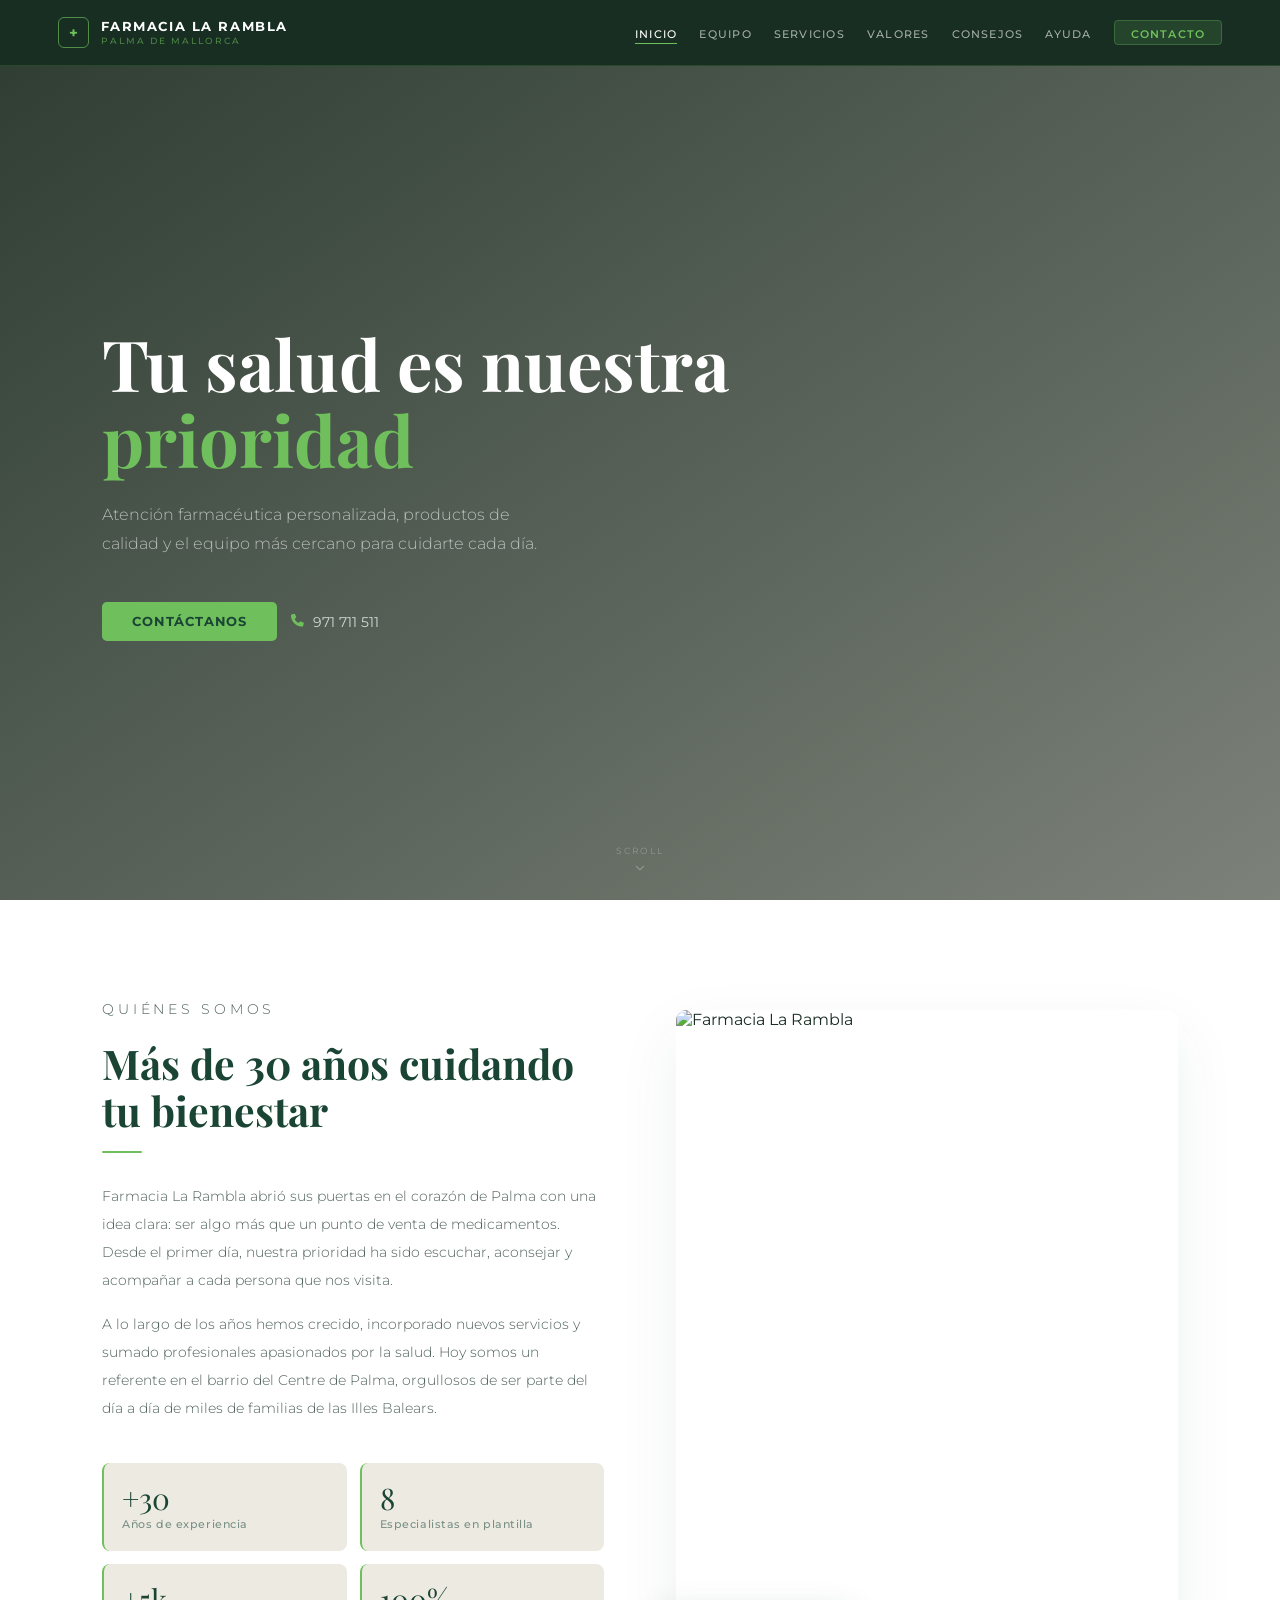
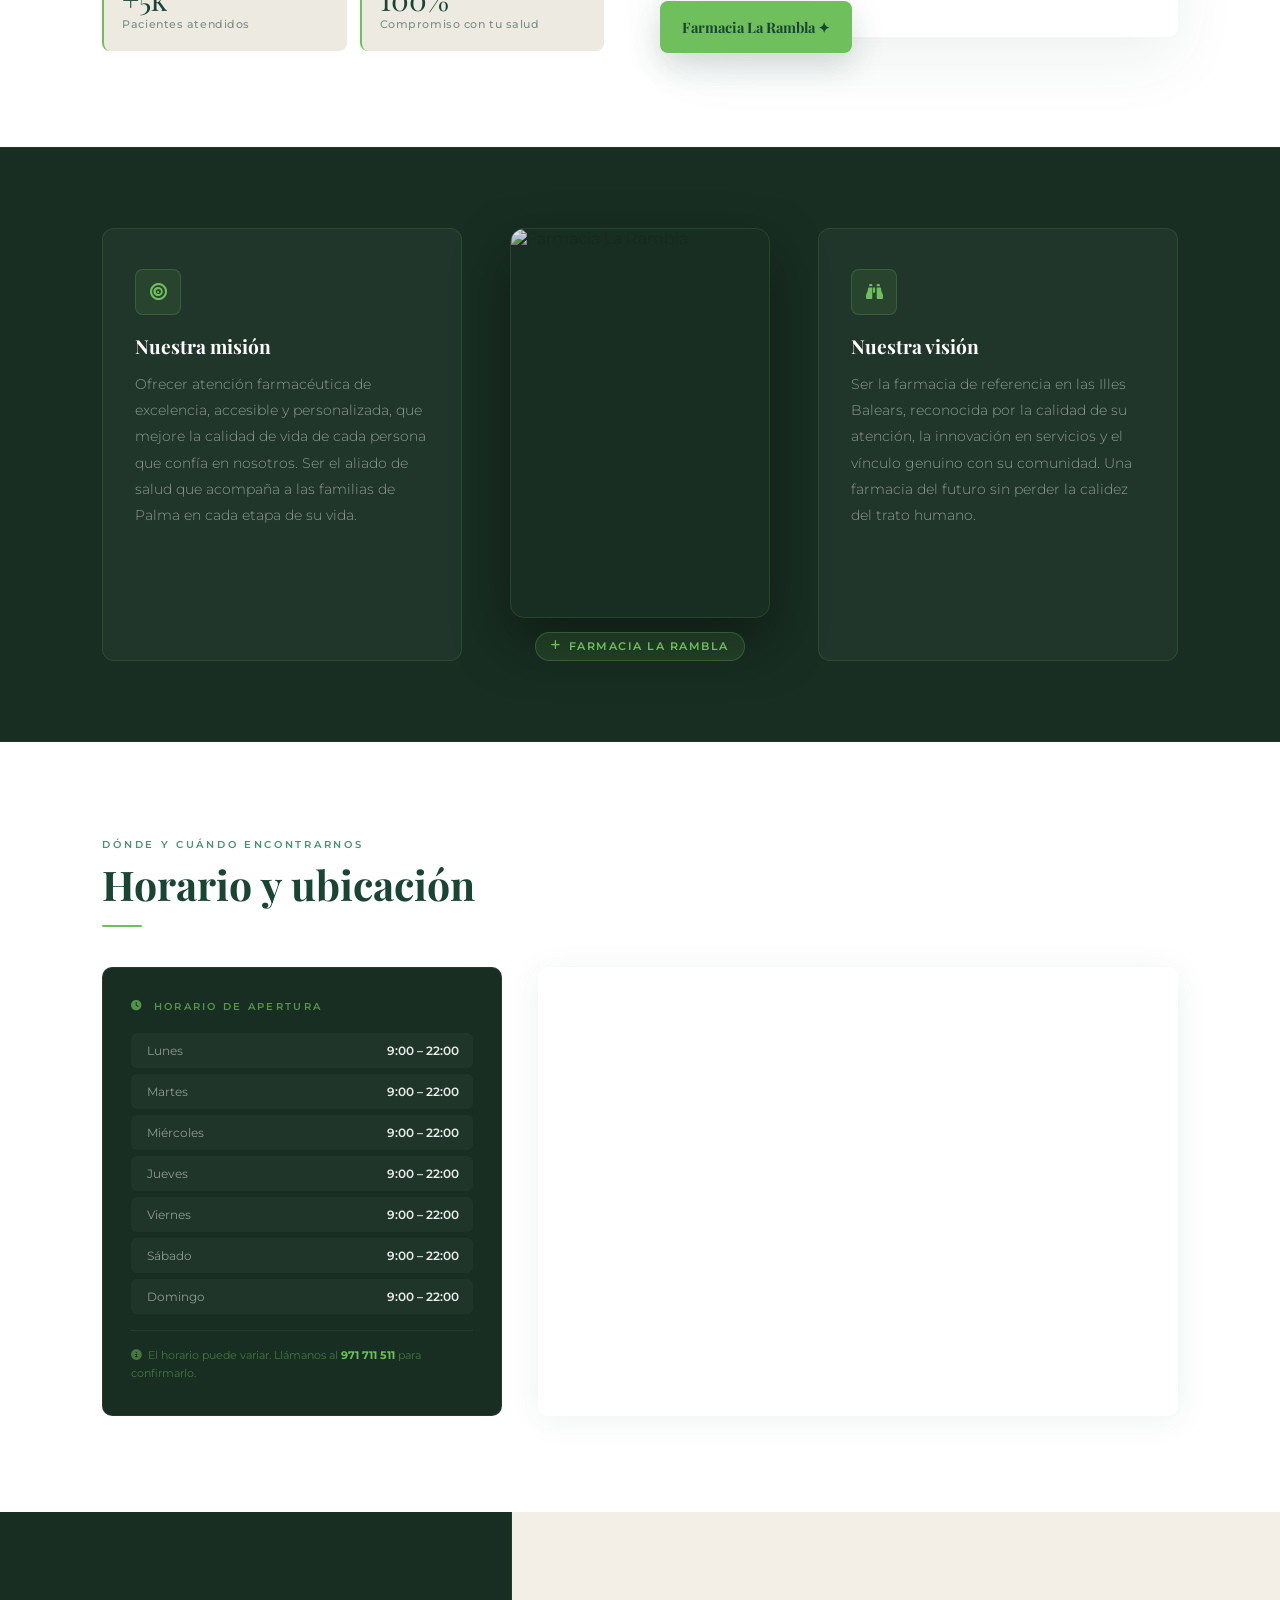
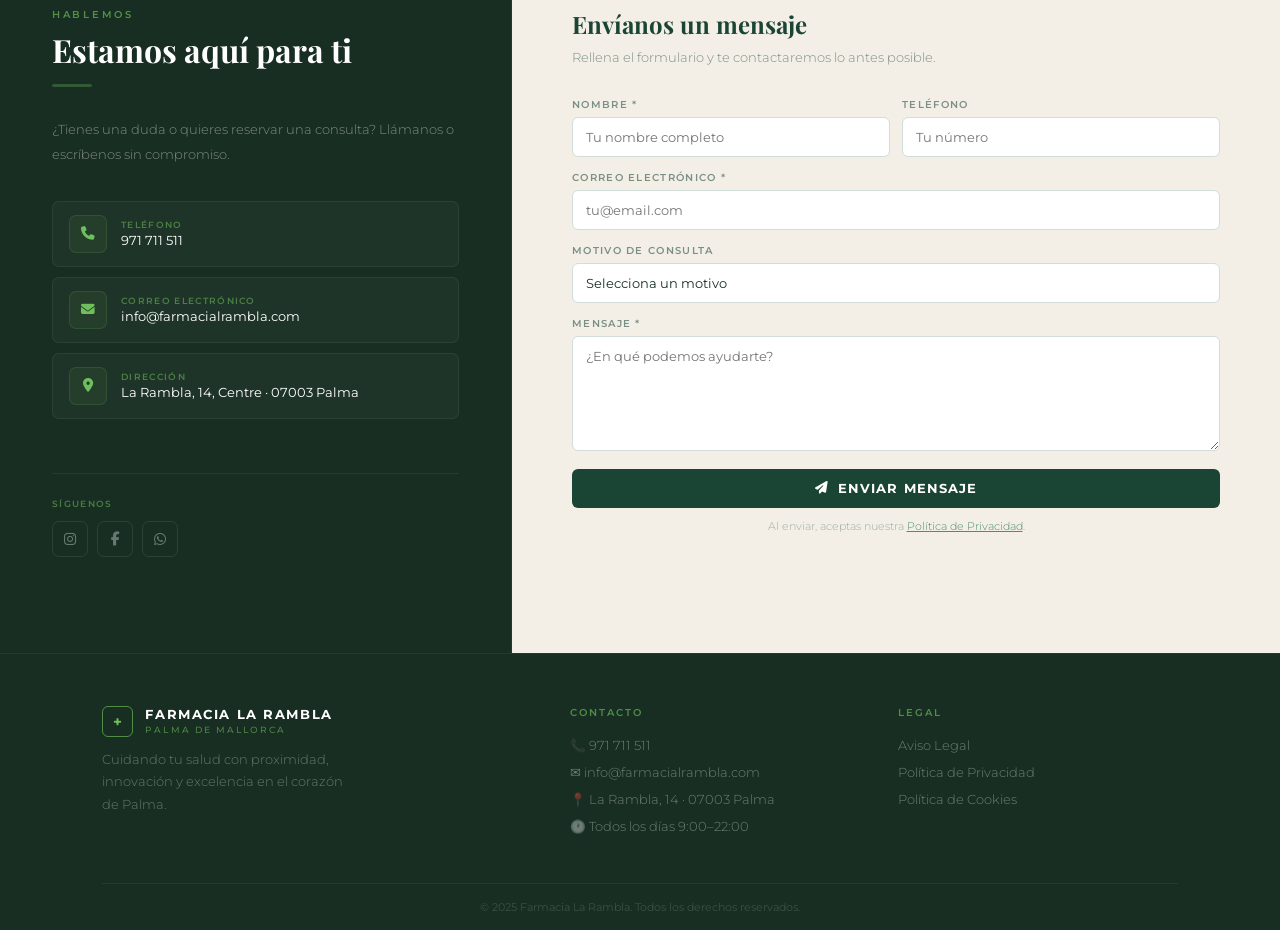
==== index.html @ aa65d5f8 "Add files via upload" ====
<!DOCTYPE html>
<html lang="es">
<head>
  <meta charset="UTF-8"/>
  <meta name="viewport" content="width=device-width, initial-scale=1.0"/>
  <title>Farmacia La Rambla · Palma de Mallorca</title>
  <link href="https://fonts.googleapis.com/css2?family=Playfair+Display:wght@400;700&family=Montserrat:wght@300;400;500;600;700&display=swap" rel="stylesheet"/>
  <link rel="stylesheet" href="https://cdnjs.cloudflare.com/ajax/libs/font-awesome/6.5.0/css/all.min.css"/>
  <link rel="stylesheet" href="style.css"/>
</head>
<body>

<!-- NAVBAR -->
<nav id="navbar">
  <a href="index.html" class="nav-logo">
    <div class="cruz">+</div>
    <div class="nav-logo-text">
      <span class="brand-name">Farmacia La Rambla</span>
      <span class="brand-sub">Palma de Mallorca</span>
    </div>
  </a>
  <ul class="nav-links">
    <li><a href="index.html" class="active">Inicio</a></li>
    <li><a href="equipo.html">Equipo</a></li>
    <li><a href="servicios.html">Servicios</a></li>
    <li><a href="valores.html">Valores</a></li>
    <li><a href="consejos.html">Consejos</a></li>
    <li><a href="ayuda.html">Ayuda</a></li>
    <li><a href="#contacto" class="nav-cta">Contacto</a></li>
  </ul>
</nav>

<!-- HERO -->
<section id="inicio">
  <h1 class="hero-title">Tu salud es nuestra <em>prioridad</em></h1>
  <p class="hero-sub">Atención farmacéutica personalizada, productos de calidad y el equipo más cercano para cuidarte cada día.</p>
  <div class="hero-actions">
    <a href="#contacto" class="btn-primary">Contáctanos</a>
    <a href="tel:+34971711511" class="btn-phone"><i class="fas fa-phone"></i> 971 711 511</a>
  </div>
  <div class="hero-scroll"><span>Scroll</span><i class="fas fa-chevron-down"></i></div>
</section>

<!-- QUIÉNES SOMOS -->
<section id="quienes">
  <div class="quienes-text">
    <p class="section-label">Quiénes somos</p>
    <h2 class="section-title">Más de 30 años cuidando tu bienestar</h2>
    <div class="divider"></div>
    <p>Farmacia La Rambla abrió sus puertas en el corazón de Palma con una idea clara: ser algo más que un punto de venta de medicamentos. Desde el primer día, nuestra prioridad ha sido escuchar, aconsejar y acompañar a cada persona que nos visita.</p>
    <p>A lo largo de los años hemos crecido, incorporado nuevos servicios y sumado profesionales apasionados por la salud. Hoy somos un referente en el barrio del Centre de Palma, orgullosos de ser parte del día a día de miles de familias de las Illes Balears.</p>
    <div class="quienes-stats">
      <div class="stat-box"><div class="stat-num">+30</div><div class="stat-label">Años de experiencia</div></div>
      <div class="stat-box"><div class="stat-num">8</div><div class="stat-label">Especialistas en plantilla</div></div>
      <div class="stat-box"><div class="stat-num">+5k</div><div class="stat-label">Pacientes atendidos</div></div>
      <div class="stat-box"><div class="stat-num">100%</div><div class="stat-label">Compromiso con tu salud</div></div>
    </div>
  </div>
  <div class="quienes-visual">
    <div class="quienes-img-wrap">
      <img src="../assets/Showcase.png" alt="Farmacia La Rambla"/>
    </div>
    <div class="quienes-badge">Farmacia La Rambla ✦</div>
  </div>
</section>

<!-- MISIÓN Y VISIÓN -->
<div class="mv-strip">
  <div class="mv-card">
    <div class="mv-icon"><i class="fas fa-bullseye"></i></div>
    <h3>Nuestra misión</h3>
    <p>Ofrecer atención farmacéutica de excelencia, accesible y personalizada, que mejore la calidad de vida de cada persona que confía en nosotros. Ser el aliado de salud que acompaña a las familias de Palma en cada etapa de su vida.</p>
  </div>
  <div class="mv-center-col">
    <div class="mv-img-frame">
      <img src="../assets/Showcase.png" alt="Farmacia La Rambla"/>
    </div>
    <div class="mv-img-badge">
      <i class="fas fa-plus"></i> Farmacia La Rambla
    </div>
  </div>
  <div class="mv-card">
    <div class="mv-icon"><i class="fas fa-binoculars"></i></div>
    <h3>Nuestra visión</h3>
    <p>Ser la farmacia de referencia en las Illes Balears, reconocida por la calidad de su atención, la innovación en servicios y el vínculo genuino con su comunidad. Una farmacia del futuro sin perder la calidez del trato humano.</p>
  </div>
</div>

<!-- HORARIO + MAPA -->
<section id="horario-mapa">
  <div class="hm-header">
    <p class="section-label">Dónde y cuándo encontrarnos</p>
    <h2 class="section-title">Horario y ubicación</h2>
    <div class="divider"></div>
  </div>
  <div class="hm-inner">
    <div class="horario-block">
      <div class="horario-block-title">
        <i class="fas fa-clock"></i>
        Horario de apertura
      </div>
      <div class="horario-rows">
        <div class="hr-row"><span class="hr-dia">Lunes</span><span class="hr-hora">9:00 – 22:00</span></div>
        <div class="hr-row"><span class="hr-dia">Martes</span><span class="hr-hora">9:00 – 22:00</span></div>
        <div class="hr-row"><span class="hr-dia">Miércoles</span><span class="hr-hora">9:00 – 22:00</span></div>
        <div class="hr-row"><span class="hr-dia">Jueves</span><span class="hr-hora">9:00 – 22:00</span></div>
        <div class="hr-row"><span class="hr-dia">Viernes</span><span class="hr-hora">9:00 – 22:00</span></div>
        <div class="hr-row"><span class="hr-dia">Sábado</span><span class="hr-hora">9:00 – 22:00</span></div>
        <div class="hr-row"><span class="hr-dia">Domingo</span><span class="hr-hora">9:00 – 22:00</span></div>
      </div>
      <p class="horario-note">
        <i class="fas fa-info-circle"></i>&nbsp;
        El horario puede variar. Llámanos al <strong style="color:var(--lima);">971 711 511</strong> para confirmarlo.
      </p>
    </div>
    <div class="mapa-block">
      <iframe
        src="https://maps.google.com/maps?q=La+Rambla+14,+07003+Palma,+Illes+Balears,+Spain&t=&z=16&ie=UTF8&iwloc=&output=embed"
        allowfullscreen loading="lazy"
        referrerpolicy="no-referrer-when-downgrade"
        title="Ubicación Farmacia La Rambla">
      </iframe>
    </div>
  </div>
</section>

<!-- CONTACTO -->
<section id="contacto" style="padding:0;">
  <div class="contacto-info-panel">
    <p class="section-label">Hablemos</p>
    <h2 class="section-title">Estamos aquí para ti</h2>
    <div class="divider"></div>
    <p class="contacto-desc">¿Tienes una duda o quieres reservar una consulta? Llámanos o escríbenos sin compromiso.</p>
    <div class="contacto-items">
      <a href="tel:+34971711511" class="contacto-item">
        <div class="icon"><i class="fas fa-phone"></i></div>
        <div><div class="ci-label">Teléfono</div><div class="ci-value">971 711 511</div></div>
      </a>
      <a href="mailto:info@farmacialrambla.com" class="contacto-item">
        <div class="icon"><i class="fas fa-envelope"></i></div>
        <div><div class="ci-label">Correo electrónico</div><div class="ci-value">info@farmacialrambla.com</div></div>
      </a>
      <div class="contacto-item">
        <div class="icon"><i class="fas fa-map-marker-alt"></i></div>
        <div><div class="ci-label">Dirección</div><div class="ci-value">La Rambla, 14, Centre · 07003 Palma</div></div>
      </div>
    </div>
    <div class="sep-line"></div>
    <p class="ci-label" style="color:rgba(111,192,92,0.55);margin-bottom:12px;">Síguenos</p>
    <div class="social-row">
      <a href="https://www.instagram.com/farmacia_larambla14/" target="_blank" rel="noopener" class="social-btn"><i class="fab fa-instagram"></i></a>
      <a href="#" class="social-btn"><i class="fab fa-facebook-f"></i></a>
      <a href="#" class="social-btn"><i class="fab fa-whatsapp"></i></a>
    </div>
  </div>
  <div class="contacto-form-panel">
    <h3>Envíanos un mensaje</h3>
    <p class="form-sub">Rellena el formulario y te contactaremos lo antes posible.</p>
    <div class="form-row">
      <div class="form-group"><label>Nombre *</label><input type="text" id="nombre" placeholder="Tu nombre completo"/></div>
      <div class="form-group"><label>Teléfono</label><input type="tel" id="telefono" placeholder="Tu número"/></div>
    </div>
    <div class="form-group"><label>Correo electrónico *</label><input type="email" id="email" placeholder="tu@email.com"/></div>
    <div class="form-group">
      <label>Motivo de consulta</label>
      <select id="motivo">
        <option value="">Selecciona un motivo</option>
        <option value="consulta">Consulta farmacéutica</option>
        <option value="cita">Solicitar cita</option>
        <option value="pedido">Pedido o encargo</option>
        <option value="informacion">Información sobre servicios</option>
        <option value="otro">Otro</option>
      </select>
    </div>
    <div class="form-group"><label>Mensaje *</label><textarea id="mensaje" placeholder="¿En qué podemos ayudarte?"></textarea></div>
    <button class="btn-submit" onclick="enviarFormulario()"><i class="fas fa-paper-plane"></i> Enviar mensaje</button>
    <p class="form-nota">Al enviar, aceptas nuestra <a href="#" style="color:var(--verde-claro);">Política de Privacidad</a>.</p>
  </div>
</section>

<!-- FOOTER -->
<footer>
  <div class="footer-grid">
    <div class="footer-brand">
      <a href="index.html" class="nav-logo">
        <div class="cruz">+</div>
        <div class="nav-logo-text">
          <span class="brand-name">Farmacia La Rambla</span>
          <span class="brand-sub">Palma de Mallorca</span>
        </div>
      </a>
      <p>Cuidando tu salud con proximidad, innovación y excelencia en el corazón de Palma.</p>
    </div>
    <div class="footer-col">
      <h4>Contacto</h4>
      <ul>
        <li><span>📞 971 711 511</span></li>
        <li><span>✉ info@farmacialrambla.com</span></li>
        <li><span>📍 La Rambla, 14 · 07003 Palma</span></li>
        <li><span>🕐 Todos los días 9:00–22:00</span></li>
      </ul>
    </div>
    <div class="footer-col">
      <h4>Legal</h4>
      <ul>
        <li><a href="#">Aviso Legal</a></li>
        <li><a href="#">Política de Privacidad</a></li>
        <li><a href="#">Política de Cookies</a></li>
      </ul>
    </div>
  </div>
  <div class="footer-bottom">© 2025 Farmacia La Rambla. Todos los derechos reservados.</div>
</footer>

<script>
  const navbar = document.getElementById('navbar');
  window.addEventListener('scroll', () => {
    navbar.classList.toggle('scrolled', window.scrollY > 60);
  });
  function enviarFormulario() {
    const nombre  = document.getElementById('nombre').value.trim();
    const email   = document.getElementById('email').value.trim();
    const mensaje = document.getElementById('mensaje').value.trim();
    const motivo  = document.getElementById('motivo').value;
    if (!nombre || !email || !mensaje) {
      alert('Por favor rellena los campos obligatorios: nombre, correo y mensaje.');
      return;
    }
    const asunto = motivo ? `[${motivo}] Consulta de ${nombre}` : `Consulta de ${nombre}`;
    const cuerpo = `Nombre: ${nombre}\nCorreo: ${email}\n\n${mensaje}`;
    window.location.href = `mailto:info@farmacialrambla.com?subject=${encodeURIComponent(asunto)}&body=${encodeURIComponent(cuerpo)}`;
  }
</script>
</body>
</html>
---- style.css ----
/* ═══════════════════════════════════════════════
   Farmacia La Rambla — Shared Stylesheet
   ═══════════════════════════════════════════════ */

:root {
  --verde:       #1a4535;
  --verde-medio: #2b6349;
  --verde-claro: #4a9070;
  --lima:        #6fc05c;
  --crema:       #f4efe6;
  --blanco:      #ffffff;
  --gris:        #edeae2;
  --texto:       #1a2e25;
  --sombra:      rgba(26, 69, 53, 0.07);
  --nav-bg:      #182e22;   /* lightened from #0d1c12 */
}

* { margin: 0; padding: 0; box-sizing: border-box; }
html { scroll-behavior: smooth; }
body {
  font-family: 'Montserrat', sans-serif;
  background: var(--crema); color: var(--texto);
  -webkit-font-smoothing: antialiased;
  text-rendering: optimizeLegibility;
}

/* ── NAVBAR ─────────────────────────────────── */
nav {
  position: fixed; top: 0; left: 0; right: 0; z-index: 1000;
  display: flex; align-items: center; justify-content: space-between;
  padding: 0 4.5%; height: 66px;
  background: var(--nav-bg);
  border-bottom: 1px solid rgba(111, 192, 92, 0.18);
  transition: background 0.35s, box-shadow 0.35s;
}
nav.scrolled {
  background: rgba(18, 38, 28, 0.98);
  backdrop-filter: blur(18px);
  box-shadow: 0 1px 0 rgba(111, 192, 92, 0.12), 0 8px 40px rgba(0, 0, 0, 0.28);
}

.nav-logo { display: flex; align-items: center; gap: 12px; text-decoration: none; }
.nav-logo .cruz {
  width: 31px; height: 31px;
  border: 1.5px solid rgba(111, 192, 92, 0.65); border-radius: 6px;
  display: flex; align-items: center; justify-content: center;
  font-size: 15px; color: var(--lima); font-weight: 700;
  transition: background 0.2s, border-color 0.2s;
}
.nav-logo:hover .cruz { background: rgba(111, 192, 92, 0.1); border-color: var(--lima); }
.nav-logo-text { display: flex; flex-direction: column; line-height: 1; }
.nav-logo-text .brand-name {
  font-family: 'Montserrat', sans-serif; font-size: 0.82rem;
  font-weight: 700; letter-spacing: 0.12em; text-transform: uppercase; color: var(--blanco);
}
.nav-logo-text .brand-sub {
  font-size: 0.58rem; letter-spacing: 0.22em; text-transform: uppercase;
  color: rgba(111, 192, 92, 0.6); margin-top: 3px; font-weight: 500;
}
.nav-logo > span {
  font-family: 'Montserrat', sans-serif; font-size: 0.82rem; font-weight: 700;
  letter-spacing: 0.1em; text-transform: uppercase; color: var(--blanco);
}

.nav-links { display: flex; gap: 22px; list-style: none; align-items: center; }
.nav-links a {
  color: rgba(255, 255, 255, 0.6); text-decoration: none;
  font-size: 0.7rem; font-weight: 500; letter-spacing: 0.11em;
  text-transform: uppercase; transition: color 0.2s;
  position: relative; padding-bottom: 3px;
}
.nav-links a::after {
  content: ''; position: absolute; bottom: 0; left: 0;
  width: 0; height: 1.5px; background: var(--lima);
  transition: width 0.22s ease;
}
.nav-links a:hover,
.nav-links a.active { color: var(--blanco); }
.nav-links a:hover::after,
.nav-links a.active::after { width: 100%; }

.nav-cta {
  background: rgba(111, 192, 92, 0.15) !important; color: var(--lima) !important;
  padding: 6px 16px; border-radius: 4px;
  border: 1px solid rgba(111, 192, 92, 0.3) !important; font-weight: 600 !important;
  transition: background 0.2s !important;
}
.nav-cta::after { display: none !important; }
.nav-cta:hover { background: rgba(111, 192, 92, 0.25) !important; color: var(--lima) !important; }

/* ── BASE SECTION ────────────────────────────── */
section { padding: 96px 8%; }
.section-label {
  font-size: 0.65rem; letter-spacing: 0.26em; text-transform: uppercase;
  color: var(--verde-claro); margin-bottom: 10px; font-weight: 600;
}
.section-title {
  font-family: 'Playfair Display', serif;
  font-size: clamp(1.85rem, 3.2vw, 2.65rem);
  color: var(--verde); line-height: 1.16; margin-bottom: 16px;
}
.divider { width: 40px; height: 2.5px; background: var(--lima); border-radius: 2px; margin-bottom: 30px; }

/* ── PAGE HEADER (subpages) ──────────────────── */
.page-header {
  padding: 130px 8% 72px; background: var(--nav-bg);
  position: relative; overflow: hidden;
}
.page-header::before {
  content: ''; position: absolute; inset: 0;
  background: linear-gradient(135deg, rgba(111,192,92,0.06) 0%, transparent 60%);
  pointer-events: none;
}
.page-header::after {
  content: ''; position: absolute; bottom: 0; left: 8%; right: 8%;
  height: 1px; background: rgba(111, 192, 92, 0.12);
}
.page-header .section-label { color: rgba(111, 192, 92, 0.7); }
.page-header .section-title { color: var(--blanco); font-size: clamp(2.1rem, 4.5vw, 3.2rem); }
.page-header .divider { background: rgba(111, 192, 92, 0.4); }
.page-header-sub {
  color: rgba(255, 255, 255, 0.52); font-size: 0.94rem;
  max-width: 500px; line-height: 1.85; font-weight: 300;
}

/* ── HERO (index.html) ───────────────────────── */
#inicio {
  min-height: 100vh;
  background:
    linear-gradient(to bottom right, rgba(12, 30, 19, 0.86) 0%, rgba(6, 22, 13, 0.5) 100%),
    url('../assets/Showcase.png') center center / cover no-repeat;
  display: flex; flex-direction: column;
  align-items: flex-start; justify-content: center;
  padding: 0 8%; padding-top: 66px; position: relative;
}
.hero-badge {
  display: inline-flex; align-items: center; gap: 8px;
  background: rgba(111, 192, 92, 0.1); border: 1px solid rgba(111, 192, 92, 0.3);
  color: var(--lima); font-size: 0.64rem; letter-spacing: 0.22em; text-transform: uppercase;
  padding: 5px 14px; border-radius: 20px; margin-bottom: 28px;
}
/* ── hero title: original Playfair Display ── */
.hero-title {
  font-family: 'Playfair Display', serif;
  font-size: clamp(2.6rem, 5.5vw, 4.8rem);
  color: var(--blanco); line-height: 1.09;
  max-width: 660px; margin-bottom: 22px;
}
.hero-title em { color: var(--lima); font-style: normal; }
.hero-sub {
  color: rgba(255, 255, 255, 0.6); font-size: 0.97rem;
  max-width: 450px; line-height: 1.88; margin-bottom: 44px; font-weight: 300;
}
.hero-actions { display: flex; gap: 14px; align-items: center; flex-wrap: wrap; }
.btn-primary {
  background: var(--lima); color: var(--verde);
  padding: 12px 30px; border-radius: 5px; font-weight: 700; font-size: 0.8rem;
  text-decoration: none; letter-spacing: 0.06em; text-transform: uppercase;
  transition: background 0.2s, transform 0.2s, box-shadow 0.2s;
}
.btn-primary:hover { background: #7fd46b; transform: translateY(-2px); box-shadow: 0 8px 24px rgba(111,192,92,0.3); }
.btn-phone {
  color: rgba(255,255,255,0.75); text-decoration: none;
  display: flex; align-items: center; gap: 9px;
  font-size: 0.88rem; font-weight: 400; transition: color 0.2s;
}
.btn-phone i { color: var(--lima); font-size: 0.8rem; }
.btn-phone:hover { color: var(--blanco); }
.hero-scroll {
  position: absolute; bottom: 28px; left: 50%; transform: translateX(-50%);
  display: flex; flex-direction: column; align-items: center; gap: 7px;
  color: rgba(255, 255, 255, 0.28); font-size: 0.58rem;
  letter-spacing: 0.2em; text-transform: uppercase;
  animation: heroScroll 2.4s ease-in-out infinite;
}
@keyframes heroScroll {
  0%, 100% { transform: translateX(-50%) translateY(0); opacity: 0.35; }
  50%       { transform: translateX(-50%) translateY(7px); opacity: 0.75; }
}

/* ── QUIÉNES SOMOS ───────────────────────────── */
#quienes {
  background: var(--blanco);
  display: grid; grid-template-columns: 1fr 1fr; gap: 72px; align-items: center;
}
.quienes-text p { color: #4d6059; line-height: 1.94; font-size: 0.9rem; font-weight: 300; margin-bottom: 16px; }
.quienes-stats { display: grid; grid-template-columns: 1fr 1fr; gap: 13px; margin-top: 40px; }
.stat-box {
  background: var(--gris); padding: 20px 18px; border-radius: 8px;
  border-left: 2.5px solid var(--lima); transition: transform 0.2s;
}
.stat-box:hover { transform: translateY(-2px); }
.stat-num { font-family: 'Playfair Display', serif; font-size: 1.85rem; color: var(--verde); line-height: 1; margin-bottom: 4px; }
.stat-label { font-size: 0.69rem; color: #7a9086; font-weight: 500; letter-spacing: 0.05em; }
.quienes-visual { position: relative; }
.quienes-img-wrap { border-radius: 10px; overflow: hidden; aspect-ratio: 4/5; box-shadow: 0 24px 64px var(--sombra); }
.quienes-img-wrap img { width: 100%; height: 100%; object-fit: cover; display: block; }
.quienes-badge {
  position: absolute; bottom: -16px; left: -16px;
  background: var(--lima); color: var(--verde); padding: 16px 22px; border-radius: 8px;
  font-family: 'Playfair Display', serif; font-size: 0.9rem; font-weight: 700;
  box-shadow: 0 12px 32px rgba(26, 69, 53, 0.18);
}

/* ── MISIÓN / VISIÓN ─────────────────────────── */
.mv-strip {
  background: var(--nav-bg);
  padding: 80px 8%;
  display: grid;
  grid-template-columns: 1fr 260px 1fr;
  gap: 48px;
  align-items: center;
  border-top: 1px solid rgba(111, 192, 92, 0.08);
  border-bottom: 1px solid rgba(111, 192, 92, 0.08);
}
.mv-card {
  background: rgba(255, 255, 255, 0.04);
  border: 1px solid rgba(111, 192, 92, 0.14);
  border-radius: 12px; padding: 40px 32px;
  display: flex; flex-direction: column; height: 100%;
}
.mv-icon {
  width: 46px; height: 46px;
  background: rgba(111, 192, 92, 0.1);
  border: 1px solid rgba(111, 192, 92, 0.22);
  border-radius: 8px;
  display: flex; align-items: center; justify-content: center;
  color: var(--lima); font-size: 1.05rem; margin-bottom: 18px; flex-shrink: 0;
}
.mv-card h3 {
  font-family: 'Playfair Display', serif;
  font-size: 1.2rem; color: var(--blanco); margin-bottom: 12px;
}
.mv-card p { color: rgba(255, 255, 255, 0.5); font-size: 0.86rem; line-height: 1.9; font-weight: 300; }

/* Mission/Vision center image column */
.mv-center-col {
  display: flex; flex-direction: column; align-items: center; gap: 14px;
}
.mv-img-frame {
  width: 100%; aspect-ratio: 2/3; border-radius: 14px; overflow: hidden;
  border: 1px solid rgba(111, 192, 92, 0.16);
  box-shadow: 0 24px 56px rgba(0, 0, 0, 0.38);
}
.mv-img-frame img {
  width: 100%; height: 100%; object-fit: cover;
  filter: brightness(0.88) saturate(0.85);
}
.mv-img-badge {
  background: rgba(111, 192, 92, 0.12);
  border: 1px solid rgba(111, 192, 92, 0.26);
  color: var(--lima); padding: 7px 15px; border-radius: 20px;
  font-size: 0.66rem; font-weight: 600; letter-spacing: 0.14em;
  text-transform: uppercase; display: flex; align-items: center; gap: 7px;
  white-space: nowrap;
}

/* ── HORARIO + MAPA ──────────────────────────── */
#horario-mapa { background: var(--blanco); }
.hm-header { margin-bottom: 40px; }
.hm-inner { display: grid; grid-template-columns: 1fr 1.6fr; gap: 36px; align-items: stretch; }
.horario-block {
  background: var(--nav-bg); border-radius: 10px; padding: 32px 28px;
  display: flex; flex-direction: column; border: 1px solid rgba(111, 192, 92, 0.12);
}
.horario-block-title {
  font-size: 0.65rem; letter-spacing: 0.22em; text-transform: uppercase;
  color: rgba(111, 192, 92, 0.7); margin-bottom: 20px;
  display: flex; align-items: center; gap: 10px; font-weight: 600;
}
.horario-rows { display: flex; flex-direction: column; gap: 6px; flex: 1; }
.hr-row {
  display: flex; justify-content: space-between; align-items: center;
  padding: 10px 14px; border-radius: 6px; border-left: 2px solid transparent;
  transition: border-color 0.2s, background 0.2s; background: rgba(255,255,255,0.03);
}
.hr-row:hover { border-left-color: var(--lima); background: rgba(111,192,92,0.05); }
.hr-dia { font-size: 0.76rem; color: rgba(255,255,255,0.5); font-weight: 400; }
.hr-hora { font-size: 0.78rem; color: rgba(255,255,255,0.9); font-weight: 600; }
.hr-row.cerrado .hr-hora { color: rgba(255,255,255,0.25); font-weight: 400; font-style: italic; }
.horario-note {
  font-size: 0.68rem; color: rgba(111,192,92,0.5); margin-top: 16px;
  line-height: 1.65; padding-top: 16px; border-top: 1px solid rgba(255,255,255,0.06);
}
.mapa-block { border-radius: 10px; overflow: hidden; box-shadow: 0 4px 32px var(--sombra); min-height: 360px; }
.mapa-block iframe { width: 100%; height: 100%; min-height: 360px; border: 0; display: block; }

/* ── EQUIPO ──────────────────────────────────── */
.equipo-intro { color: #4d6059; font-size: 0.9rem; line-height: 1.92; font-weight: 300; max-width: 640px; margin-bottom: 48px; }
.equipo-grid { display: grid; grid-template-columns: repeat(2, 1fr); gap: 24px; }
.miembro-card {
  background: var(--gris); border-radius: 11px; overflow: hidden;
  display: grid; grid-template-columns: 180px 1fr;
  box-shadow: 0 2px 14px var(--sombra); transition: transform 0.3s, box-shadow 0.3s;
}
.miembro-card:hover { transform: translateY(-4px); box-shadow: 0 14px 44px rgba(26,69,53,0.1); }
.miembro-foto {
  background: var(--nav-bg);
  display: flex; align-items: center; justify-content: center; min-height: 240px; overflow: hidden;
}
.miembro-foto img { width: 100%; height: 100%; object-fit: cover; }
.miembro-foto .ph { font-size: 3.5rem; color: rgba(111,192,92,0.15); }
.miembro-info { padding: 24px 20px; display: flex; flex-direction: column; justify-content: center; }
.miembro-role { font-size: 0.58rem; letter-spacing: 0.2em; text-transform: uppercase; color: var(--verde-claro); font-weight: 600; margin-bottom: 4px; }
.miembro-nombre { font-family: 'Playfair Display', serif; font-size: 1.12rem; color: var(--verde); margin-bottom: 6px; }
.miembro-titulo { font-size: 0.68rem; color: rgba(255,255,255,0.85); background: var(--verde); display: inline-block; padding: 3px 10px; border-radius: 20px; margin-bottom: 11px; font-weight: 500; }
.miembro-desc { font-size: 0.77rem; color: #5a7268; line-height: 1.78; font-weight: 300; margin-bottom: 13px; }
.miembro-tags { display: flex; flex-wrap: wrap; gap: 5px; }
.mtag { background: var(--blanco); color: var(--verde); font-size: 0.63rem; padding: 3px 9px; border-radius: 20px; font-weight: 500; border: 1px solid #d0e0d8; }

/* ── SERVICIOS ───────────────────────────────── */
.servicios-intro { color: #4d6059; font-size: 0.9rem; line-height: 1.92; font-weight: 300; max-width: 640px; margin-bottom: 48px; }
.servicios-grid { display: grid; grid-template-columns: repeat(3, 1fr); gap: 18px; }

/* "Flyers" / Service cards — taller and more spacious */
.servicio-card {
  background: var(--blanco); padding: 42px 28px; border-radius: 9px;
  min-height: 250px;
  box-shadow: 0 1px 8px var(--sombra);
  transition: transform 0.3s, box-shadow 0.3s;
  border-bottom: 2.5px solid transparent;
  display: flex; flex-direction: column;
}
.servicio-card:hover {
  transform: translateY(-5px);
  box-shadow: 0 14px 44px rgba(26, 69, 53, 0.09);
  border-bottom-color: var(--lima);
}
.servicio-icon {
  width: 50px; height: 50px; background: rgba(111, 192, 92, 0.09);
  border-radius: 8px; display: flex; align-items: center; justify-content: center;
  margin-bottom: 20px; font-size: 1.2rem; color: var(--verde-medio);
}
.servicio-card h3 { font-family: 'Playfair Display', serif; font-size: 1rem; color: var(--verde); margin-bottom: 10px; }
.servicio-card p { font-size: 0.8rem; color: #6a8070; line-height: 1.82; font-weight: 300; flex: 1; }

.extras-titulo { font-family: 'Playfair Display', serif; font-size: 1.4rem; color: var(--verde); margin: 60px 0 22px; }
.extras-grid { display: grid; grid-template-columns: repeat(2, 1fr); gap: 16px; }
.extra-card {
  background: var(--blanco); border: 1.5px solid #dde8e3; border-radius: 9px;
  padding: 24px 20px; display: flex; gap: 16px; align-items: flex-start;
  transition: border-color 0.2s, box-shadow 0.2s;
}
.extra-card:hover { border-color: var(--lima); box-shadow: 0 8px 24px var(--sombra); }
.extra-icon { width: 44px; height: 44px; background: var(--verde); border-radius: 7px; flex-shrink: 0; display: flex; align-items: center; justify-content: center; color: var(--lima); font-size: 0.88rem; }
.extra-card h4 { font-family: 'Playfair Display', serif; font-size: 0.92rem; color: var(--verde); margin-bottom: 5px; }
.extra-card p { font-size: 0.78rem; color: #6a8070; line-height: 1.75; font-weight: 300; }

/* ── VALORES ─────────────────────────────────── */

/* Stats strip (valores.html) */
.valores-stats-strip {
  background: var(--blanco); padding: 36px 8%;
  display: flex; gap: 0; border-bottom: 1px solid #e8e3da;
}
.v-stat {
  flex: 1; padding: 16px 24px; text-align: center;
  border-right: 1px solid #e8e3da;
}
.v-stat:last-child { border-right: none; }
.v-stat-num { font-family: 'Playfair Display', serif; font-size: 2rem; color: var(--verde); line-height: 1; margin-bottom: 5px; }
.v-stat-label { font-size: 0.71rem; color: #7a9086; font-weight: 500; letter-spacing: 0.04em; }

/* Valores section — light background, consistent with other pages */
.valores-section { background: var(--crema); padding: 80px 8%; }
.valores-sub {
  color: #4d6059; font-size: 0.88rem; max-width: 540px; line-height: 1.9;
  font-weight: 300; margin-bottom: 48px;
}

.valores-grid { display: grid; grid-template-columns: repeat(5, 1fr); gap: 18px; }
.flip-card { height: 250px; perspective: 1000px; cursor: pointer; }
.flip-inner {
  width: 100%; height: 100%; position: relative;
  transform-style: preserve-3d;
  transition: transform 0.65s cubic-bezier(0.4, 0, 0.2, 1);
}
.flip-card:hover .flip-inner { transform: rotateY(180deg); }
.flip-front, .flip-back {
  position: absolute; width: 100%; height: 100%;
  backface-visibility: hidden; border-radius: 10px;
  display: flex; flex-direction: column;
  align-items: center; justify-content: center;
  padding: 26px 18px; text-align: center;
}

/* Flip front — white card on light background */
.flip-front {
  background: var(--blanco);
  border: 1.5px solid #d0ddd7;
  box-shadow: 0 3px 16px rgba(26, 69, 53, 0.06);
}
.flip-front i { font-size: 1.8rem; color: var(--verde-claro); margin-bottom: 14px; }
.flip-front h3 { font-family: 'Playfair Display', serif; color: var(--verde); font-size: 1rem; }

/* Flip back — dark verde */
.flip-back { background: var(--verde); transform: rotateY(180deg); }
.flip-back h3 { font-family: 'Playfair Display', serif; color: var(--blanco); font-size: 0.95rem; margin-bottom: 10px; }
.flip-back p { color: rgba(255, 255, 255, 0.7); font-size: 0.79rem; line-height: 1.66; }

/* ── CONTACTO ────────────────────────────────── */
#contacto { padding: 0; display: grid; grid-template-columns: 1fr 1.5fr; }
.contacto-info-panel {
  background: var(--nav-bg); padding: 96px 52px;
  display: flex; flex-direction: column; border-right: 1px solid rgba(111,192,92,0.1);
}
.contacto-info-panel .section-label { color: rgba(111, 192, 92, 0.68); }
.contacto-info-panel .section-title { color: var(--blanco); font-size: clamp(1.65rem, 2.5vw, 2.3rem); }
.contacto-info-panel .divider { background: rgba(111, 192, 92, 0.3); }
.contacto-desc { color: rgba(255, 255, 255, 0.45); font-size: 0.84rem; line-height: 1.86; font-weight: 300; margin-bottom: 34px; }
.contacto-items { display: flex; flex-direction: column; gap: 10px; margin-bottom: 30px; }
.contacto-item {
  display: flex; align-items: center; gap: 14px; text-decoration: none;
  padding: 13px 16px; background: rgba(255, 255, 255, 0.03);
  border: 1px solid rgba(255, 255, 255, 0.06); border-radius: 7px;
  transition: background 0.2s, transform 0.2s;
}
.contacto-item:hover { background: rgba(111, 192, 92, 0.08); transform: translateX(4px); }
.contacto-item .icon {
  width: 38px; height: 38px; background: rgba(111, 192, 92, 0.08);
  border: 1px solid rgba(111, 192, 92, 0.14); border-radius: 7px;
  display: flex; align-items: center; justify-content: center;
  color: var(--lima); font-size: 0.85rem; flex-shrink: 0;
}
.ci-label { font-size: 0.59rem; text-transform: uppercase; letter-spacing: 0.14em; color: rgba(111, 192, 92, 0.55); font-weight: 600; margin-bottom: 2px; }
.ci-value { font-size: 0.83rem; color: var(--blanco); font-weight: 400; }
.sep-line { width: 100%; height: 1px; background: rgba(255, 255, 255, 0.06); margin: 24px 0; }
.social-row { display: flex; gap: 9px; }
.social-btn {
  width: 36px; height: 36px; border-radius: 7px; border: 1px solid rgba(255, 255, 255, 0.09);
  display: flex; align-items: center; justify-content: center;
  color: rgba(255, 255, 255, 0.35); text-decoration: none;
  font-size: 0.88rem; transition: background 0.2s, color 0.2s;
}
.social-btn:hover { background: rgba(111, 192, 92, 0.12); color: var(--lima); }

.contacto-form-panel { background: var(--crema); padding: 96px 60px; }
.contacto-form-panel h3 { font-family: 'Playfair Display', serif; font-size: 1.5rem; color: var(--verde); margin-bottom: 6px; }
.form-sub { color: #7a9086; font-size: 0.82rem; line-height: 1.8; font-weight: 300; margin-bottom: 28px; }
.form-group { margin-bottom: 14px; }
.form-group label { display: block; font-size: 0.63rem; text-transform: uppercase; letter-spacing: 0.13em; color: #7a9086; margin-bottom: 6px; font-weight: 600; }
.form-group input,
.form-group textarea,
.form-group select {
  width: 100%; padding: 11px 13px; background: var(--blanco);
  border: 1.5px solid #d0ddd8; border-radius: 6px;
  font-family: 'Montserrat', sans-serif; font-size: 0.84rem; color: var(--texto);
  outline: none; transition: border-color 0.2s; -webkit-appearance: none;
}
.form-group input:focus,
.form-group textarea:focus,
.form-group select:focus { border-color: var(--verde-claro); box-shadow: 0 0 0 3px rgba(74,144,112,0.07); }
.form-group textarea { resize: vertical; min-height: 115px; }
.form-row { display: grid; grid-template-columns: 1fr 1fr; gap: 12px; }
.btn-submit {
  width: 100%; padding: 12px; background: var(--verde); color: var(--blanco);
  border: none; border-radius: 6px; font-family: 'Montserrat', sans-serif;
  font-size: 0.79rem; font-weight: 700; cursor: pointer;
  display: flex; align-items: center; justify-content: center; gap: 9px;
  margin-top: 8px; transition: background 0.2s, transform 0.2s;
  letter-spacing: 0.08em; text-transform: uppercase;
}
.btn-submit:hover { background: var(--verde-medio); transform: translateY(-1px); }
.form-nota { font-size: 0.69rem; color: #9aada6; text-align: center; margin-top: 10px; line-height: 1.6; font-weight: 300; }

/* ── FOOTER ──────────────────────────────────── */
footer { background: var(--nav-bg); padding: 52px 8% 0; border-top: 1px solid rgba(111,192,92,0.1); }
.footer-grid {
  display: grid; grid-template-columns: 1.5fr 1fr 1fr; gap: 48px;
  padding-bottom: 40px; border-bottom: 1px solid rgba(255, 255, 255, 0.06);
}
.footer-brand p { color: rgba(255, 255, 255, 0.35); font-size: 0.79rem; line-height: 1.8; font-weight: 300; max-width: 250px; margin-top: 12px; }
.footer-col h4 { color: rgba(111, 192, 92, 0.65); font-size: 0.63rem; letter-spacing: 0.2em; text-transform: uppercase; margin-bottom: 16px; font-weight: 600; }
.footer-col ul { list-style: none; }
.footer-col ul li { margin-bottom: 8px; }
.footer-col ul li a,
.footer-col ul li span { color: rgba(255, 255, 255, 0.38); text-decoration: none; font-size: 0.79rem; font-weight: 300; transition: color 0.2s; }
.footer-col ul li a:hover { color: rgba(111, 192, 92, 0.8); }
.footer-bottom { padding: 16px 0; text-align: center; color: rgba(255, 255, 255, 0.16); font-size: 0.7rem; }

/* ── CHATBOT (ayuda.html) ────────────────────── */
.chat-container { max-width: 720px; margin: 0 auto; }
.chat-disclaimer {
  background: rgba(111, 192, 92, 0.08); border: 1px solid rgba(111, 192, 92, 0.2);
  border-radius: 10px; padding: 18px 22px; margin-bottom: 26px;
  display: flex; gap: 13px; align-items: flex-start;
}
.chat-disclaimer i { color: var(--lima); font-size: 0.95rem; margin-top: 2px; flex-shrink: 0; }
.chat-disclaimer p { font-size: 0.83rem; color: #4d6059; line-height: 1.75; font-weight: 300; }
.chat-window {
  background: var(--blanco); border-radius: 12px;
  border: 1.5px solid #dde8e3; overflow: hidden; box-shadow: 0 4px 24px var(--sombra);
}
.chat-header {
  background: var(--nav-bg); padding: 14px 20px;
  display: flex; align-items: center; gap: 11px;
  border-bottom: 1px solid rgba(111,192,92,0.12);
}
.chat-header-dot { width: 8px; height: 8px; border-radius: 50%; background: var(--lima); }
.chat-header-title { font-size: 0.78rem; font-weight: 600; color: var(--blanco); letter-spacing: 0.04em; }
.chat-header-sub { font-size: 0.64rem; color: rgba(255,255,255,0.38); margin-left: auto; }
.chat-messages {
  padding: 18px; min-height: 320px; max-height: 400px;
  overflow-y: auto; display: flex; flex-direction: column; gap: 11px;
}
.msg { display: flex; gap: 9px; align-items: flex-end; }
.msg.bot { flex-direction: row; }
.msg.user { flex-direction: row-reverse; }
.msg-avatar {
  width: 28px; height: 28px; border-radius: 50%; flex-shrink: 0;
  background: var(--nav-bg); display: flex; align-items: center;
  justify-content: center; font-size: 0.75rem; color: var(--lima);
}
.msg.user .msg-avatar { background: var(--lima); color: var(--verde); }
.msg-bubble { max-width: 75%; padding: 10px 14px; border-radius: 11px; font-size: 0.82rem; line-height: 1.65; font-weight: 300; }
.msg.bot .msg-bubble { background: var(--gris); color: var(--texto); border-bottom-left-radius: 3px; }
.msg.user .msg-bubble { background: var(--verde); color: var(--blanco); border-bottom-right-radius: 3px; }
.chat-quick { padding: 12px 18px; border-top: 1px solid var(--gris); display: flex; flex-wrap: wrap; gap: 7px; }
.quick-btn {
  background: none; border: 1px solid #d0ddd8; border-radius: 20px;
  padding: 6px 13px; font-size: 0.72rem; font-family: 'Montserrat', sans-serif;
  color: var(--verde); cursor: pointer; transition: background 0.2s, border-color 0.2s; font-weight: 500;
}
.quick-btn:hover { background: rgba(111,192,92,0.08); border-color: var(--lima); }
.chat-input-row { padding: 13px 18px; border-top: 1px solid var(--gris); display: flex; gap: 9px; align-items: center; }
.chat-input {
  flex: 1; padding: 10px 13px; border: 1.5px solid #d0ddd8; border-radius: 6px;
  font-family: 'Montserrat', sans-serif; font-size: 0.82rem; color: var(--texto);
  outline: none; transition: border-color 0.2s; background: var(--crema);
}
.chat-input:focus { border-color: var(--verde-claro); }
.chat-send {
  width: 37px; height: 37px; background: var(--verde); border: none; border-radius: 6px;
  cursor: pointer; display: flex; align-items: center; justify-content: center;
  color: var(--blanco); font-size: 0.85rem; transition: background 0.2s;
}
.chat-send:hover { background: var(--verde-medio); }

/* ── CONSEJOS ────────────────────────────────── */
.consejos-intro { color: #4d6059; font-size: 0.9rem; line-height: 1.92; font-weight: 300; max-width: 620px; margin-bottom: 44px; }
.consejos-grid { display: grid; grid-template-columns: repeat(3, 1fr); gap: 20px; }

/* Consejo cards — taller for better presence */
.consejo-card {
  background: var(--blanco); border-radius: 11px; border: 1.5px solid #dde8e3;
  overflow: hidden; min-height: 290px;
  transition: transform 0.25s, box-shadow 0.25s, border-color 0.25s;
  box-shadow: 0 2px 10px var(--sombra); display: flex; flex-direction: column;
}
.consejo-card:hover {
  transform: translateY(-4px); box-shadow: 0 12px 36px rgba(26,69,53,0.1); border-color: var(--lima);
}
.consejo-card-top { padding: 24px 22px 14px; display: flex; align-items: flex-start; gap: 14px; }
.consejo-icon-wrap {
  width: 46px; height: 46px; border-radius: 9px; background: var(--nav-bg);
  flex-shrink: 0; display: flex; align-items: center; justify-content: center; font-size: 1.15rem;
}
.consejo-title { font-family: 'Playfair Display', serif; font-size: 1.05rem; color: var(--verde); margin-bottom: 3px; }
.consejo-tag { font-size: 0.61rem; letter-spacing: 0.14em; text-transform: uppercase; color: var(--verde-claro); font-weight: 600; }
.consejo-body { padding: 0 22px 22px; flex: 1; display: flex; flex-direction: column; justify-content: flex-end; }
.consejo-desc { font-size: 0.79rem; color: #5a7268; line-height: 1.78; font-weight: 300; margin-bottom: 14px; flex: 1; }
.consejo-rec { display: flex; align-items: center; gap: 10px; background: var(--gris); border-radius: 7px; padding: 11px 13px; }
.consejo-rec i { color: var(--lima); font-size: 0.8rem; flex-shrink: 0; }
.consejo-rec span { font-size: 0.76rem; color: var(--verde); font-weight: 600; }

/* ── RESPONSIVE ──────────────────────────────── */
@media (max-width: 1200px) {
  .equipo-grid { grid-template-columns: 1fr; }
  .valores-grid { grid-template-columns: repeat(3, 1fr); }
  .consejos-grid { grid-template-columns: repeat(2, 1fr); }
  .mv-strip { grid-template-columns: 1fr 220px 1fr; gap: 32px; }
}
@media (max-width: 1024px) {
  .servicios-grid { grid-template-columns: repeat(2, 1fr); }
  #contacto { grid-template-columns: 1fr; }
  .contacto-info-panel, .contacto-form-panel { padding: 60px 40px; }
  .hm-inner { grid-template-columns: 1fr; }
  .mapa-block { min-height: 300px; }
  .mv-strip { grid-template-columns: 1fr; gap: 28px; }
  .mv-center-col { order: -1; }
  .mv-img-frame { aspect-ratio: 16/9; max-height: 300px; }
}
@media (max-width: 900px) {
  #quienes { grid-template-columns: 1fr; gap: 40px; }
  .mv-strip { grid-template-columns: 1fr; }
  .miembro-card { grid-template-columns: 1fr; }
  .miembro-foto { min-height: 180px; }
  .valores-stats-strip { flex-direction: column; gap: 0; }
  .v-stat { border-right: none; border-bottom: 1px solid #e8e3da; }
  .v-stat:last-child { border-bottom: none; }
}
@media (max-width: 768px) {
  .nav-links { display: none; }
  section { padding: 72px 5%; }
  .mv-strip { padding: 60px 5%; }
  .valores-stats-strip { padding: 28px 5%; }
  .servicios-grid { grid-template-columns: 1fr; }
  .extras-grid { grid-template-columns: 1fr; }
  .valores-grid { grid-template-columns: repeat(2, 1fr); }
  .consejos-grid { grid-template-columns: 1fr; }
  .footer-grid { grid-template-columns: 1fr; gap: 28px; }
  .form-row { grid-template-columns: 1fr; }
  .page-header { padding: 100px 5% 56px; }
}
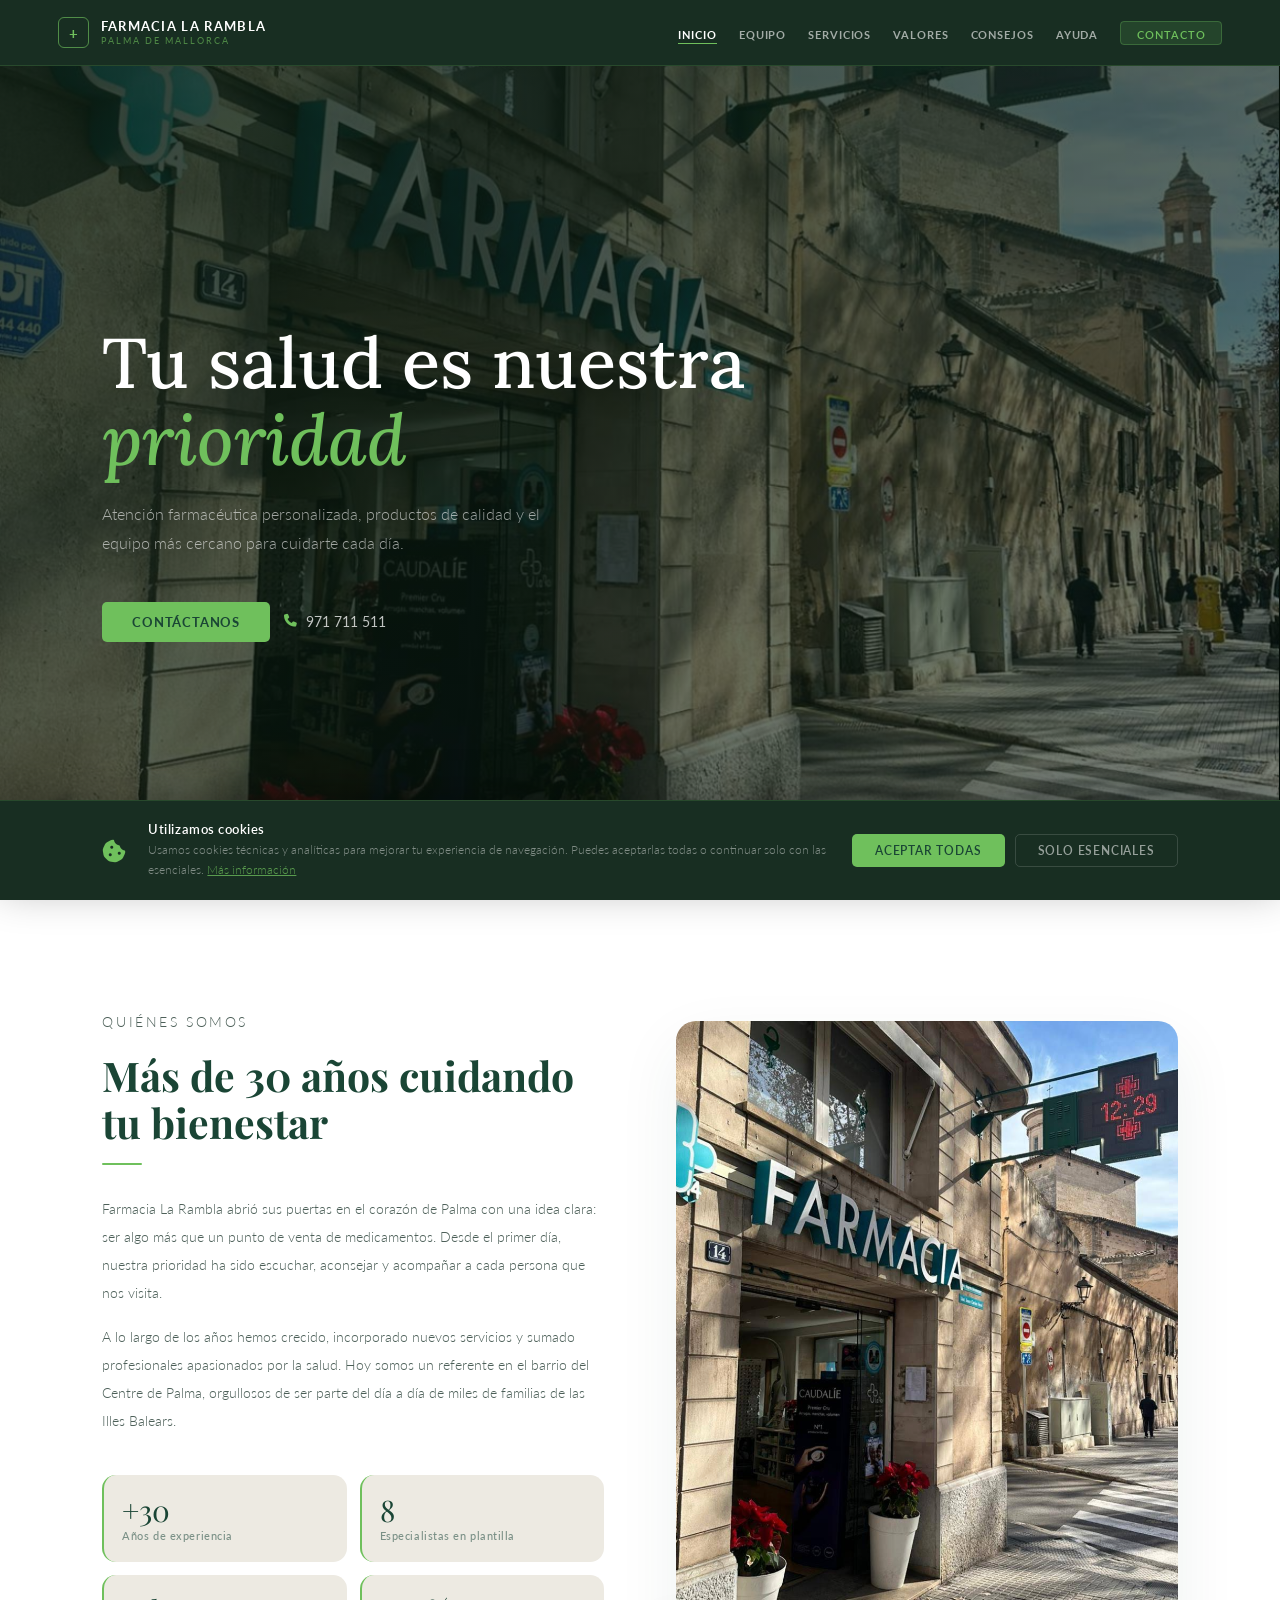
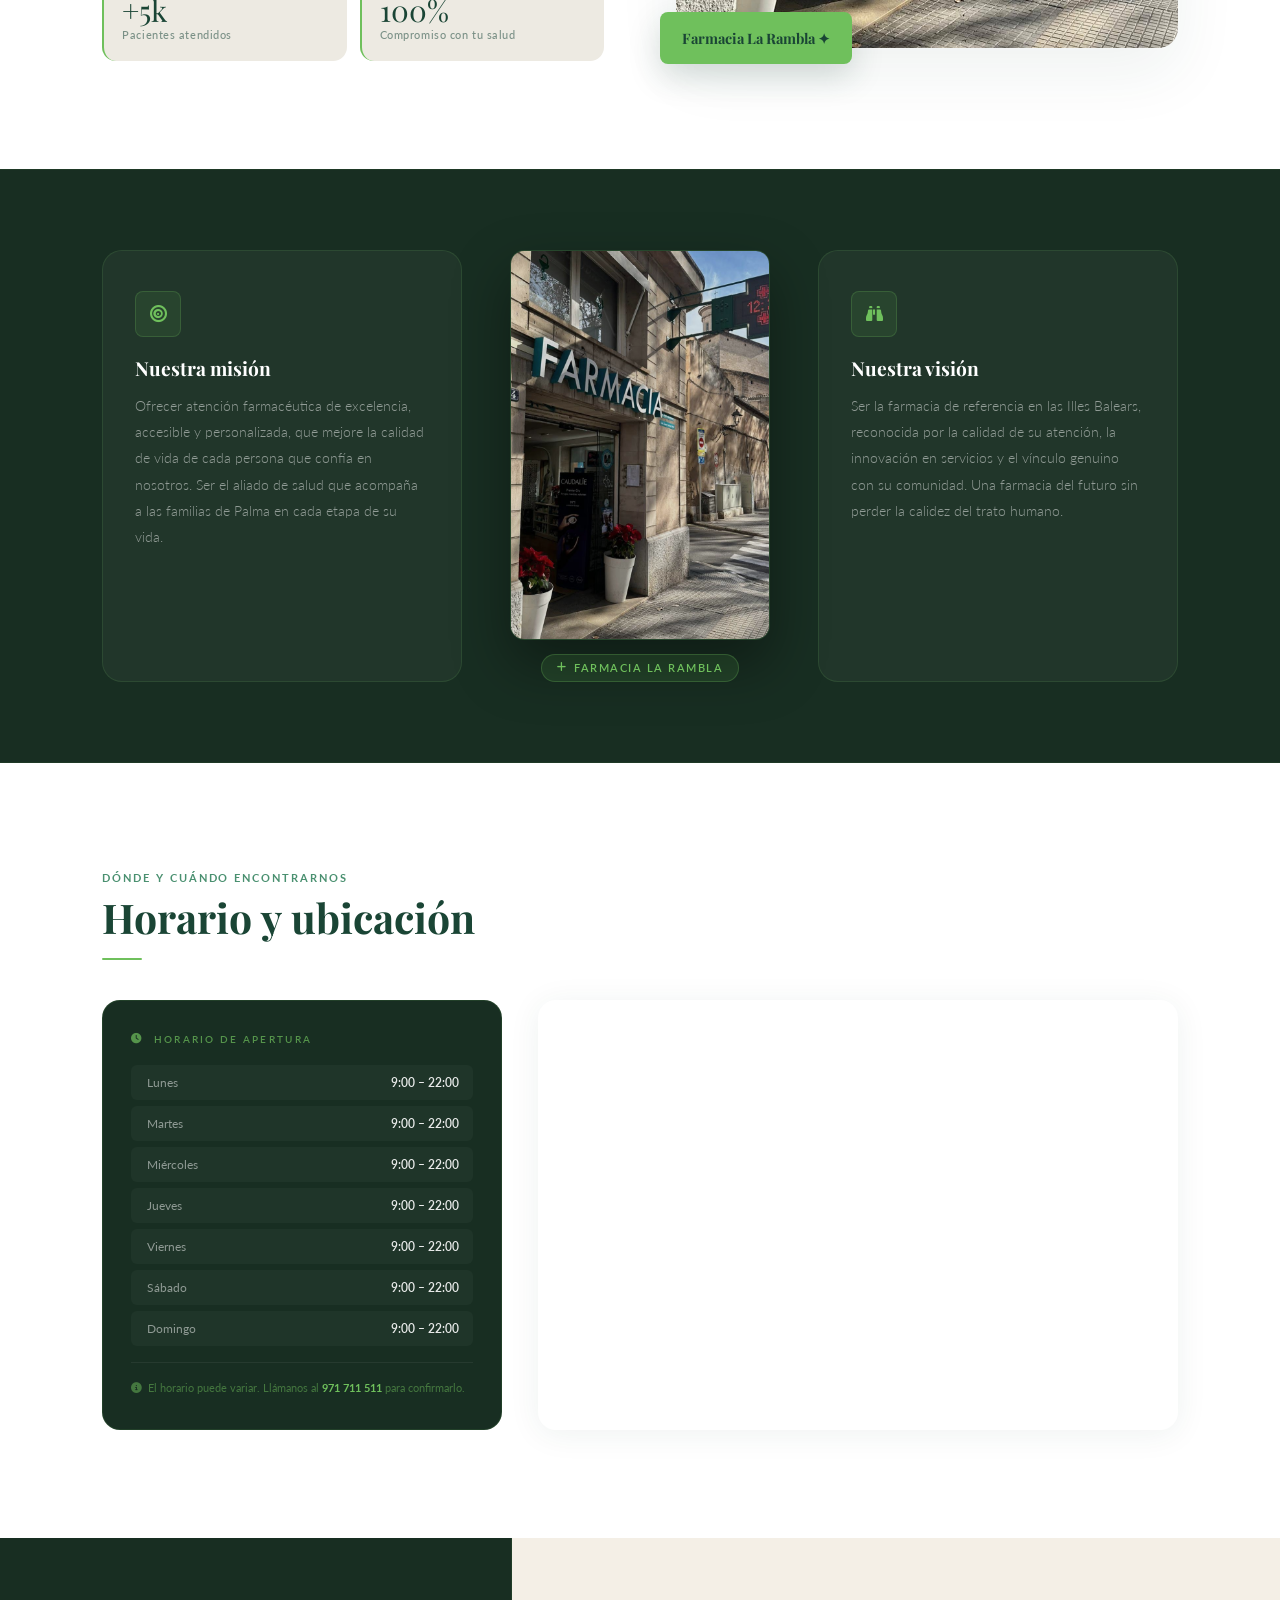
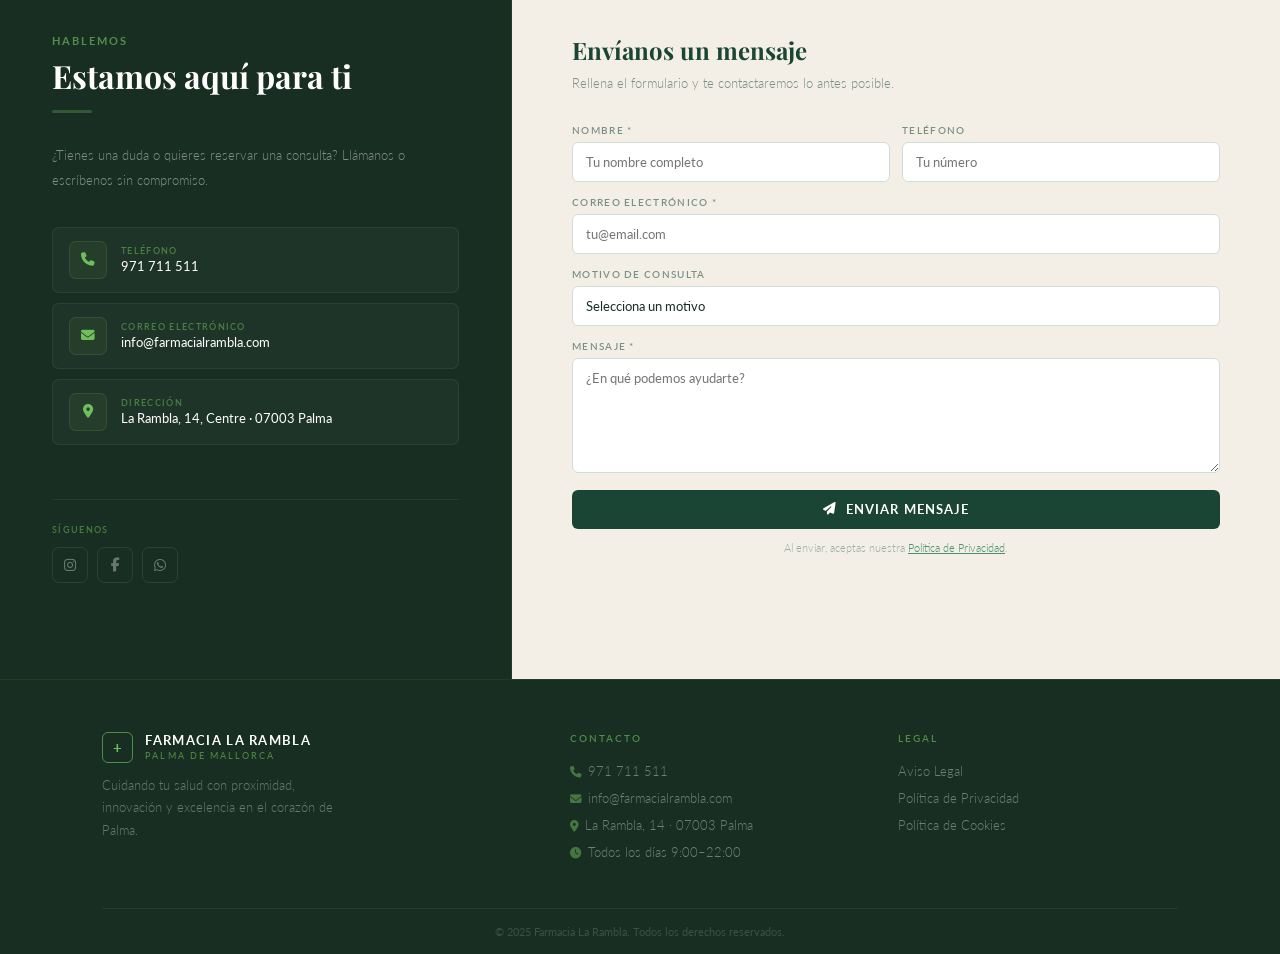
==== commit b648f3cf: "Add files via upload" ====
--- a/index.html
+++ b/index.html
@@ -4,9 +4,11 @@
   <meta charset="UTF-8"/>
   <meta name="viewport" content="width=device-width, initial-scale=1.0"/>
   <title>Farmacia La Rambla · Palma de Mallorca</title>
-  <link href="https://fonts.googleapis.com/css2?family=Playfair+Display:wght@400;700&family=Montserrat:wght@300;400;500;600;700&display=swap" rel="stylesheet"/>
+  <link href="https://fonts.googleapis.com/css2?family=Lora:ital,wght@0,400;0,500;0,600;1,400&family=Playfair+Display:wght@400;700&family=Lato:ital,wght@0,300;0,400;0,700;1,300;1,400&display=swap" rel="stylesheet"/>
   <link rel="stylesheet" href="https://cdnjs.cloudflare.com/ajax/libs/font-awesome/6.5.0/css/all.min.css"/>
   <link rel="stylesheet" href="style.css"/>
+  <script src="cookie-banner.js" defer></script>
+  <script src="scroll-animations.js" defer></script>
 </head>
 <body>
 
@@ -174,7 +176,7 @@
     </div>
     <div class="form-group"><label>Mensaje *</label><textarea id="mensaje" placeholder="¿En qué podemos ayudarte?"></textarea></div>
     <button class="btn-submit" onclick="enviarFormulario()"><i class="fas fa-paper-plane"></i> Enviar mensaje</button>
-    <p class="form-nota">Al enviar, aceptas nuestra <a href="#" style="color:var(--verde-claro);">Política de Privacidad</a>.</p>
+    <p class="form-nota">Al enviar, aceptas nuestra <a href="politica-de-privacidad.html" style="color:var(--verde-claro);">Política de Privacidad</a>.</p>
   </div>
 </section>
 
@@ -194,18 +196,18 @@
     <div class="footer-col">
       <h4>Contacto</h4>
       <ul>
-        <li><span>📞 971 711 511</span></li>
-        <li><span>✉ info@farmacialrambla.com</span></li>
-        <li><span>📍 La Rambla, 14 · 07003 Palma</span></li>
-        <li><span>🕐 Todos los días 9:00–22:00</span></li>
+        <li><span><i class="fas fa-phone footer-icon"></i>971 711 511</span></li>
+        <li><span><i class="fas fa-envelope footer-icon"></i>info@farmacialrambla.com</span></li>
+        <li><span><i class="fas fa-map-marker-alt footer-icon"></i>La Rambla, 14 · 07003 Palma</span></li>
+        <li><span><i class="fas fa-clock footer-icon"></i>Todos los días 9:00–22:00</span></li>
       </ul>
     </div>
     <div class="footer-col">
       <h4>Legal</h4>
       <ul>
-        <li><a href="#">Aviso Legal</a></li>
-        <li><a href="#">Política de Privacidad</a></li>
-        <li><a href="#">Política de Cookies</a></li>
+        <li><a href="aviso-legal.html">Aviso Legal</a></li>
+        <li><a href="politica-de-privacidad.html">Política de Privacidad</a></li>
+        <li><a href="politica-de-cookies.html">Política de Cookies</a></li>
       </ul>
     </div>
   </div>
--- a/style.css
+++ b/style.css
@@ -18,7 +18,7 @@
 * { margin: 0; padding: 0; box-sizing: border-box; }
 html { scroll-behavior: smooth; }
 body {
-  font-family: 'Montserrat', sans-serif;
+  font-family: 'Lato', sans-serif;
   background: var(--crema); color: var(--texto);
   -webkit-font-smoothing: antialiased;
   text-rendering: optimizeLegibility;
@@ -50,22 +50,22 @@
 .nav-logo:hover .cruz { background: rgba(111, 192, 92, 0.1); border-color: var(--lima); }
 .nav-logo-text { display: flex; flex-direction: column; line-height: 1; }
 .nav-logo-text .brand-name {
-  font-family: 'Montserrat', sans-serif; font-size: 0.82rem;
-  font-weight: 700; letter-spacing: 0.12em; text-transform: uppercase; color: var(--blanco);
+  font-family: 'Lato', sans-serif; font-size: 0.82rem;
+  font-weight: 700; letter-spacing: 0.10em; text-transform: uppercase; color: var(--blanco);
 }
 .nav-logo-text .brand-sub {
   font-size: 0.58rem; letter-spacing: 0.22em; text-transform: uppercase;
   color: rgba(111, 192, 92, 0.6); margin-top: 3px; font-weight: 500;
 }
 .nav-logo > span {
-  font-family: 'Montserrat', sans-serif; font-size: 0.82rem; font-weight: 700;
-  letter-spacing: 0.1em; text-transform: uppercase; color: var(--blanco);
+  font-family: 'Lato', sans-serif; font-size: 0.82rem; font-weight: 700;
+  letter-spacing: 0.09em; text-transform: uppercase; color: var(--blanco);
 }
 
 .nav-links { display: flex; gap: 22px; list-style: none; align-items: center; }
 .nav-links a {
   color: rgba(255, 255, 255, 0.6); text-decoration: none;
-  font-size: 0.7rem; font-weight: 500; letter-spacing: 0.11em;
+  font-size: 0.7rem; font-weight: 700; letter-spacing: 0.08em;
   text-transform: uppercase; transition: color 0.2s;
   position: relative; padding-bottom: 3px;
 }
@@ -89,10 +89,10 @@
 .nav-cta:hover { background: rgba(111, 192, 92, 0.25) !important; color: var(--lima) !important; }
 
 /* ── BASE SECTION ────────────────────────────── */
-section { padding: 96px 8%; }
+section { padding: 108px 8%; }
 .section-label {
-  font-size: 0.65rem; letter-spacing: 0.26em; text-transform: uppercase;
-  color: var(--verde-claro); margin-bottom: 10px; font-weight: 600;
+  font-size: 0.67rem; letter-spacing: 0.18em; text-transform: uppercase;
+  color: var(--verde-claro); margin-bottom: 10px; font-weight: 700;
 }
 .section-title {
   font-family: 'Playfair Display', serif;
@@ -139,14 +139,15 @@
   color: var(--lima); font-size: 0.64rem; letter-spacing: 0.22em; text-transform: uppercase;
   padding: 5px 14px; border-radius: 20px; margin-bottom: 28px;
 }
-/* ── hero title: original Playfair Display ── */
+/* ── hero title: Lora — humanista y cálida ── */
 .hero-title {
-  font-family: 'Playfair Display', serif;
+  font-family: 'Lora', serif;
   font-size: clamp(2.6rem, 5.5vw, 4.8rem);
+  font-weight: 500;
   color: var(--blanco); line-height: 1.09;
   max-width: 660px; margin-bottom: 22px;
 }
-.hero-title em { color: var(--lima); font-style: normal; }
+.hero-title em { color: var(--lima); font-style: italic; }
 .hero-sub {
   color: rgba(255, 255, 255, 0.6); font-size: 0.97rem;
   max-width: 450px; line-height: 1.88; margin-bottom: 44px; font-weight: 300;
@@ -186,14 +187,14 @@
 .quienes-text p { color: #4d6059; line-height: 1.94; font-size: 0.9rem; font-weight: 300; margin-bottom: 16px; }
 .quienes-stats { display: grid; grid-template-columns: 1fr 1fr; gap: 13px; margin-top: 40px; }
 .stat-box {
-  background: var(--gris); padding: 20px 18px; border-radius: 8px;
+  background: var(--gris); padding: 20px 18px; border-radius: 14px;
   border-left: 2.5px solid var(--lima); transition: transform 0.2s;
 }
 .stat-box:hover { transform: translateY(-2px); }
 .stat-num { font-family: 'Playfair Display', serif; font-size: 1.85rem; color: var(--verde); line-height: 1; margin-bottom: 4px; }
 .stat-label { font-size: 0.69rem; color: #7a9086; font-weight: 500; letter-spacing: 0.05em; }
 .quienes-visual { position: relative; }
-.quienes-img-wrap { border-radius: 10px; overflow: hidden; aspect-ratio: 4/5; box-shadow: 0 24px 64px var(--sombra); }
+.quienes-img-wrap { border-radius: 20px; overflow: hidden; aspect-ratio: 4/5; box-shadow: 0 24px 64px var(--sombra); }
 .quienes-img-wrap img { width: 100%; height: 100%; object-fit: cover; display: block; }
 .quienes-badge {
   position: absolute; bottom: -16px; left: -16px;
@@ -216,7 +217,7 @@
 .mv-card {
   background: rgba(255, 255, 255, 0.04);
   border: 1px solid rgba(111, 192, 92, 0.14);
-  border-radius: 12px; padding: 40px 32px;
+  border-radius: 20px; padding: 40px 32px;
   display: flex; flex-direction: column; height: 100%;
 }
 .mv-icon {
@@ -260,7 +261,7 @@
 .hm-header { margin-bottom: 40px; }
 .hm-inner { display: grid; grid-template-columns: 1fr 1.6fr; gap: 36px; align-items: stretch; }
 .horario-block {
-  background: var(--nav-bg); border-radius: 10px; padding: 32px 28px;
+  background: var(--nav-bg); border-radius: 18px; padding: 32px 28px;
   display: flex; flex-direction: column; border: 1px solid rgba(111, 192, 92, 0.12);
 }
 .horario-block-title {
@@ -282,14 +283,14 @@
   font-size: 0.68rem; color: rgba(111,192,92,0.5); margin-top: 16px;
   line-height: 1.65; padding-top: 16px; border-top: 1px solid rgba(255,255,255,0.06);
 }
-.mapa-block { border-radius: 10px; overflow: hidden; box-shadow: 0 4px 32px var(--sombra); min-height: 360px; }
+.mapa-block { border-radius: 18px; overflow: hidden; box-shadow: 0 4px 32px var(--sombra); min-height: 360px; }
 .mapa-block iframe { width: 100%; height: 100%; min-height: 360px; border: 0; display: block; }
 
 /* ── EQUIPO ──────────────────────────────────── */
 .equipo-intro { color: #4d6059; font-size: 0.9rem; line-height: 1.92; font-weight: 300; max-width: 640px; margin-bottom: 48px; }
 .equipo-grid { display: grid; grid-template-columns: repeat(2, 1fr); gap: 24px; }
 .miembro-card {
-  background: var(--gris); border-radius: 11px; overflow: hidden;
+  background: var(--gris); border-radius: 20px; overflow: hidden;
   display: grid; grid-template-columns: 180px 1fr;
   box-shadow: 0 2px 14px var(--sombra); transition: transform 0.3s, box-shadow 0.3s;
 }
@@ -308,13 +309,40 @@
 .miembro-tags { display: flex; flex-wrap: wrap; gap: 5px; }
 .mtag { background: var(--blanco); color: var(--verde); font-size: 0.63rem; padding: 3px 9px; border-radius: 20px; font-weight: 500; border: 1px solid #d0e0d8; }
 
+/* ── EQUIPO — intro con foto ─────────────────── */
+.equipo-intro-wrap {
+  display: grid;
+  grid-template-columns: 1fr 400px;
+  gap: 52px;
+  align-items: center;
+  margin-bottom: 56px;
+}
+.equipo-intro-wrap .equipo-intro { margin-bottom: 0; }
+.equipo-hero-img {
+  border-radius: 12px; overflow: hidden;
+  aspect-ratio: 4/3;
+  box-shadow: 0 16px 52px rgba(26, 69, 53, 0.13);
+  border: 1px solid rgba(26, 69, 53, 0.07);
+}
+.equipo-hero-img img { width: 100%; height: 100%; object-fit: cover; display: block; }
+.equipo-team2-wrap {
+  margin-top: 52px; border-radius: 12px; overflow: hidden;
+  max-height: 360px;
+  box-shadow: 0 8px 32px rgba(26, 69, 53, 0.10);
+}
+.equipo-team2-wrap img {
+  width: 100%; max-height: 360px;
+  object-fit: cover; object-position: center 30%;
+  display: block;
+}
+
 /* ── SERVICIOS ───────────────────────────────── */
 .servicios-intro { color: #4d6059; font-size: 0.9rem; line-height: 1.92; font-weight: 300; max-width: 640px; margin-bottom: 48px; }
 .servicios-grid { display: grid; grid-template-columns: repeat(3, 1fr); gap: 18px; }
 
 /* "Flyers" / Service cards — taller and more spacious */
 .servicio-card {
-  background: var(--blanco); padding: 42px 28px; border-radius: 9px;
+  background: var(--blanco); padding: 42px 28px; border-radius: 18px;
   min-height: 250px;
   box-shadow: 0 1px 8px var(--sombra);
   transition: transform 0.3s, box-shadow 0.3s;
@@ -337,7 +365,7 @@
 .extras-titulo { font-family: 'Playfair Display', serif; font-size: 1.4rem; color: var(--verde); margin: 60px 0 22px; }
 .extras-grid { display: grid; grid-template-columns: repeat(2, 1fr); gap: 16px; }
 .extra-card {
-  background: var(--blanco); border: 1.5px solid #dde8e3; border-radius: 9px;
+  background: var(--blanco); border: 1.5px solid #dde8e3; border-radius: 16px;
   padding: 24px 20px; display: flex; gap: 16px; align-items: flex-start;
   transition: border-color 0.2s, box-shadow 0.2s;
 }
@@ -378,7 +406,7 @@
 .flip-card:hover .flip-inner { transform: rotateY(180deg); }
 .flip-front, .flip-back {
   position: absolute; width: 100%; height: 100%;
-  backface-visibility: hidden; border-radius: 10px;
+  backface-visibility: hidden; border-radius: 20px;
   display: flex; flex-direction: column;
   align-items: center; justify-content: center;
   padding: 26px 18px; text-align: center;
@@ -391,11 +419,11 @@
   box-shadow: 0 3px 16px rgba(26, 69, 53, 0.06);
 }
 .flip-front i { font-size: 1.8rem; color: var(--verde-claro); margin-bottom: 14px; }
-.flip-front h3 { font-family: 'Playfair Display', serif; color: var(--verde); font-size: 1rem; }
+.flip-front h3 { font-family: 'Lora', serif; font-weight: 500; color: var(--verde); font-size: 1rem; }
 
 /* Flip back — dark verde */
 .flip-back { background: var(--verde); transform: rotateY(180deg); }
-.flip-back h3 { font-family: 'Playfair Display', serif; color: var(--blanco); font-size: 0.95rem; margin-bottom: 10px; }
+.flip-back h3 { font-family: 'Lora', serif; font-weight: 500; color: var(--blanco); font-size: 0.95rem; margin-bottom: 10px; }
 .flip-back p { color: rgba(255, 255, 255, 0.7); font-size: 0.79rem; line-height: 1.66; }
 
 /* ── CONTACTO ────────────────────────────────── */
@@ -444,7 +472,7 @@
 .form-group select {
   width: 100%; padding: 11px 13px; background: var(--blanco);
   border: 1.5px solid #d0ddd8; border-radius: 6px;
-  font-family: 'Montserrat', sans-serif; font-size: 0.84rem; color: var(--texto);
+  font-family: 'Lato', sans-serif; font-size: 0.84rem; color: var(--texto);
   outline: none; transition: border-color 0.2s; -webkit-appearance: none;
 }
 .form-group input:focus,
@@ -454,7 +482,7 @@
 .form-row { display: grid; grid-template-columns: 1fr 1fr; gap: 12px; }
 .btn-submit {
   width: 100%; padding: 12px; background: var(--verde); color: var(--blanco);
-  border: none; border-radius: 6px; font-family: 'Montserrat', sans-serif;
+  border: none; border-radius: 6px; font-family: 'Lato', sans-serif;
   font-size: 0.79rem; font-weight: 700; cursor: pointer;
   display: flex; align-items: center; justify-content: center; gap: 9px;
   margin-top: 8px; transition: background 0.2s, transform 0.2s;
@@ -518,14 +546,14 @@
 .chat-quick { padding: 12px 18px; border-top: 1px solid var(--gris); display: flex; flex-wrap: wrap; gap: 7px; }
 .quick-btn {
   background: none; border: 1px solid #d0ddd8; border-radius: 20px;
-  padding: 6px 13px; font-size: 0.72rem; font-family: 'Montserrat', sans-serif;
+  padding: 6px 13px; font-size: 0.72rem; font-family: 'Lato', sans-serif;
   color: var(--verde); cursor: pointer; transition: background 0.2s, border-color 0.2s; font-weight: 500;
 }
 .quick-btn:hover { background: rgba(111,192,92,0.08); border-color: var(--lima); }
 .chat-input-row { padding: 13px 18px; border-top: 1px solid var(--gris); display: flex; gap: 9px; align-items: center; }
 .chat-input {
   flex: 1; padding: 10px 13px; border: 1.5px solid #d0ddd8; border-radius: 6px;
-  font-family: 'Montserrat', sans-serif; font-size: 0.82rem; color: var(--texto);
+  font-family: 'Lato', sans-serif; font-size: 0.82rem; color: var(--texto);
   outline: none; transition: border-color 0.2s; background: var(--crema);
 }
 .chat-input:focus { border-color: var(--verde-claro); }
@@ -542,7 +570,7 @@
 
 /* Consejo cards — taller for better presence */
 .consejo-card {
-  background: var(--blanco); border-radius: 11px; border: 1.5px solid #dde8e3;
+  background: var(--blanco); border-radius: 18px; border: 1.5px solid #dde8e3;
   overflow: hidden; min-height: 290px;
   transition: transform 0.25s, box-shadow 0.25s, border-color 0.25s;
   box-shadow: 0 2px 10px var(--sombra); display: flex; flex-direction: column;
@@ -563,9 +591,64 @@
 .consejo-rec i { color: var(--lima); font-size: 0.8rem; flex-shrink: 0; }
 .consejo-rec span { font-size: 0.76rem; color: var(--verde); font-weight: 600; }
 
+/* ── FOOTER ICONS ────────────────────────────── */
+.footer-icon { color: rgba(111, 192, 92, 0.5); margin-right: 6px; font-size: 0.72rem; }
+
+/* ── SCROLL ANIMATIONS ───────────────────────── */
+.sa-hidden {
+  opacity: 0;
+  transform: translateY(26px);
+  transition: opacity 0.58s ease, transform 0.58s cubic-bezier(0.22, 0.61, 0.36, 1);
+  transition-delay: calc(var(--stagger, 0) * 0.07s);
+}
+.sa-visible { opacity: 1; transform: translateY(0); }
+
+/* ── COOKIE BANNER ───────────────────────────── */
+#cookie-banner {
+  position: fixed; bottom: 0; left: 0; right: 0; z-index: 9999;
+  background: var(--nav-bg);
+  border-top: 1px solid rgba(111, 192, 92, 0.18);
+  padding: 20px 8%;
+  transform: translateY(100%);
+  transition: transform 0.4s cubic-bezier(0.22, 0.61, 0.36, 1);
+  box-shadow: 0 -8px 40px rgba(0, 0, 0, 0.28);
+}
+#cookie-banner.cb-visible { transform: translateY(0); }
+.cb-content {
+  max-width: 1180px; margin: 0 auto;
+  display: flex; align-items: center; gap: 22px; flex-wrap: wrap;
+}
+.cb-icon { color: var(--lima); font-size: 1.5rem; flex-shrink: 0; }
+.cb-text { flex: 1; min-width: 220px; }
+.cb-text strong { color: var(--blanco); font-size: 0.82rem; font-weight: 600; letter-spacing: 0.04em; display: block; margin-bottom: 3px; }
+.cb-text p { color: rgba(255, 255, 255, 0.45); font-size: 0.76rem; line-height: 1.65; font-weight: 300; }
+.cb-text a { color: rgba(111, 192, 92, 0.75); text-decoration: underline; }
+.cb-text a:hover { color: var(--lima); }
+.cb-actions { display: flex; gap: 10px; flex-shrink: 0; }
+.cb-btn {
+  padding: 9px 22px; border-radius: 5px; font-family: 'Lato', sans-serif;
+  font-size: 0.72rem; font-weight: 600; letter-spacing: 0.07em; text-transform: uppercase;
+  cursor: pointer; border: 1px solid transparent; transition: background 0.2s, transform 0.15s;
+}
+.cb-btn:hover { transform: translateY(-1px); }
+.cb-btn-primary { background: var(--lima); color: var(--verde); }
+.cb-btn-primary:hover { background: #7fd46b; }
+.cb-btn-secondary {
+  background: transparent; color: rgba(255, 255, 255, 0.55);
+  border-color: rgba(255, 255, 255, 0.14);
+}
+.cb-btn-secondary:hover { background: rgba(255, 255, 255, 0.06); color: rgba(255, 255, 255, 0.8); }
+@media (max-width: 768px) {
+  #cookie-banner { padding: 18px 5%; }
+  .cb-content { gap: 14px; }
+  .cb-actions { width: 100%; }
+  .cb-btn { flex: 1; text-align: center; }
+}
+
 /* ── RESPONSIVE ──────────────────────────────── */
 @media (max-width: 1200px) {
   .equipo-grid { grid-template-columns: 1fr; }
+  .equipo-intro-wrap { grid-template-columns: 1fr 320px; gap: 36px; }
   .valores-grid { grid-template-columns: repeat(3, 1fr); }
   .consejos-grid { grid-template-columns: repeat(2, 1fr); }
   .mv-strip { grid-template-columns: 1fr 220px 1fr; gap: 32px; }
@@ -584,6 +667,7 @@
   #quienes { grid-template-columns: 1fr; gap: 40px; }
   .mv-strip { grid-template-columns: 1fr; }
   .miembro-card { grid-template-columns: 1fr; }
+  .equipo-intro-wrap { grid-template-columns: 1fr; gap: 28px; }
   .miembro-foto { min-height: 180px; }
   .valores-stats-strip { flex-direction: column; gap: 0; }
   .v-stat { border-right: none; border-bottom: 1px solid #e8e3da; }
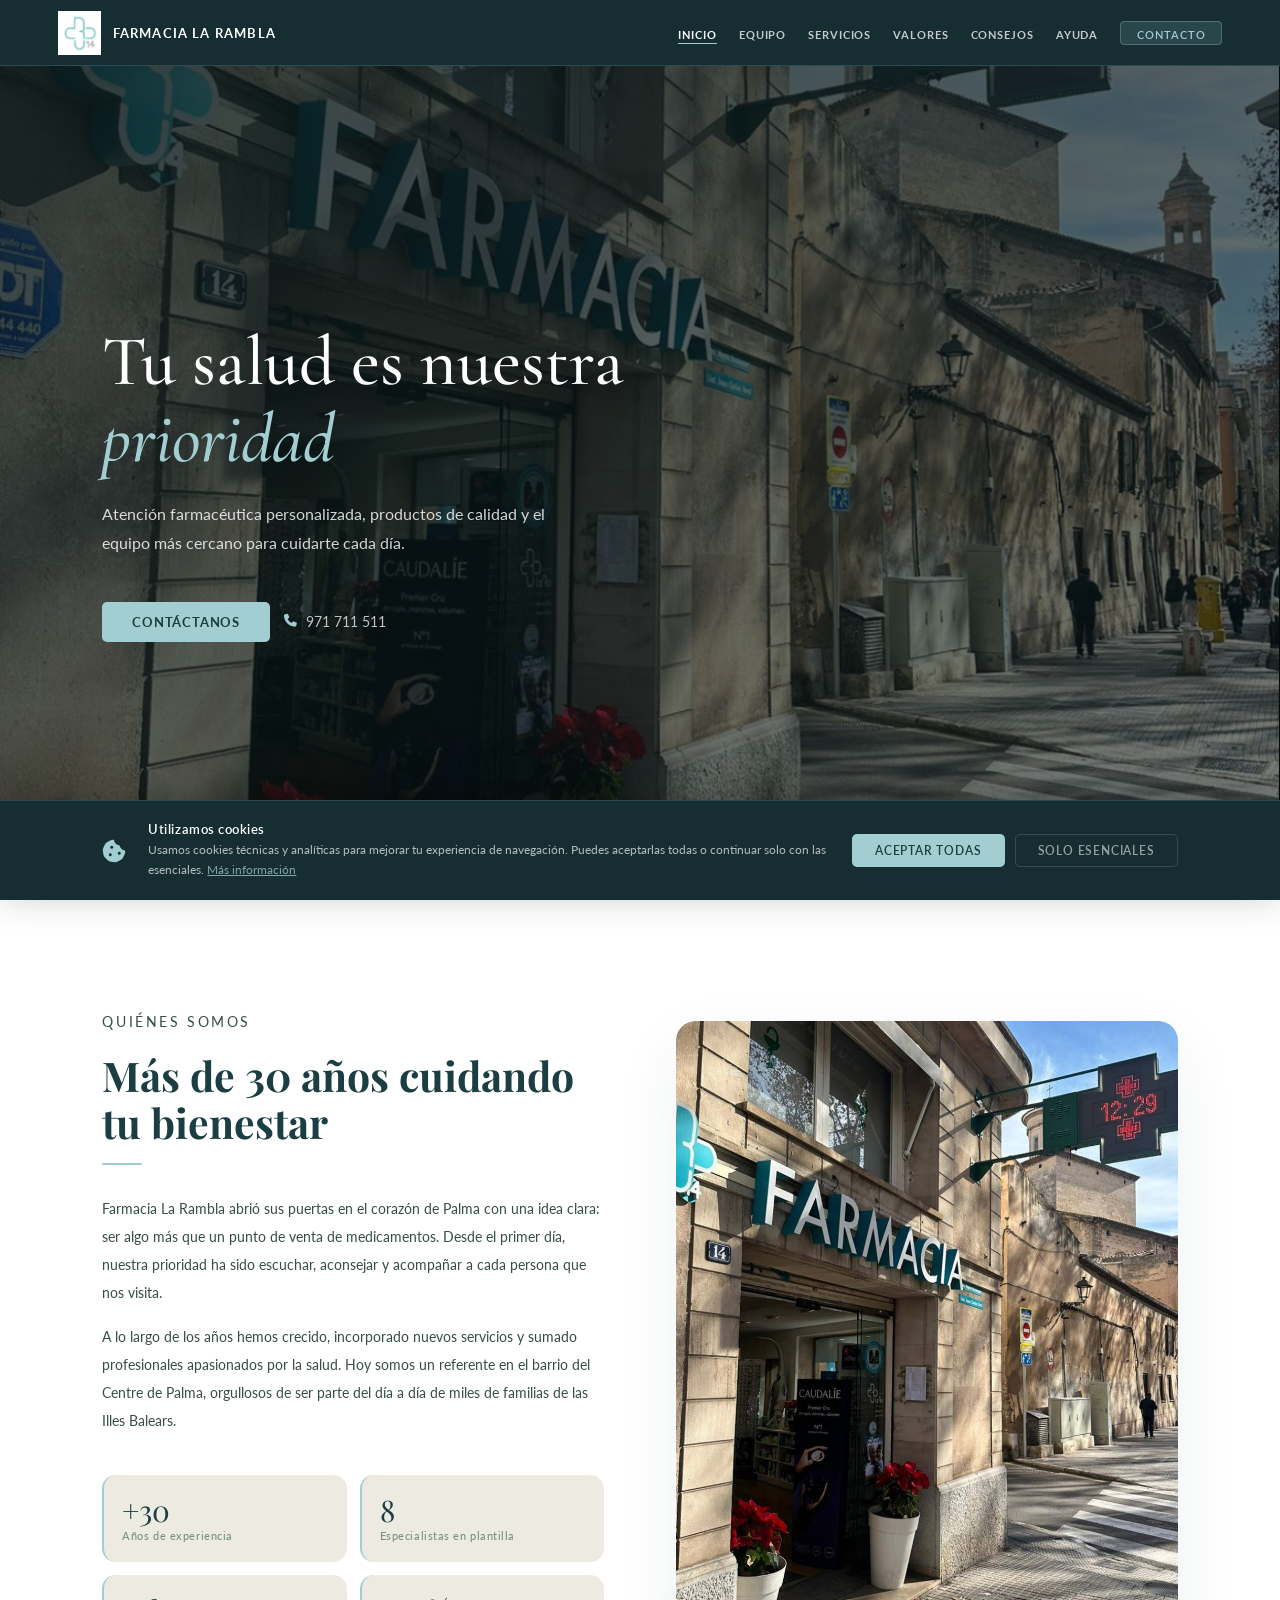
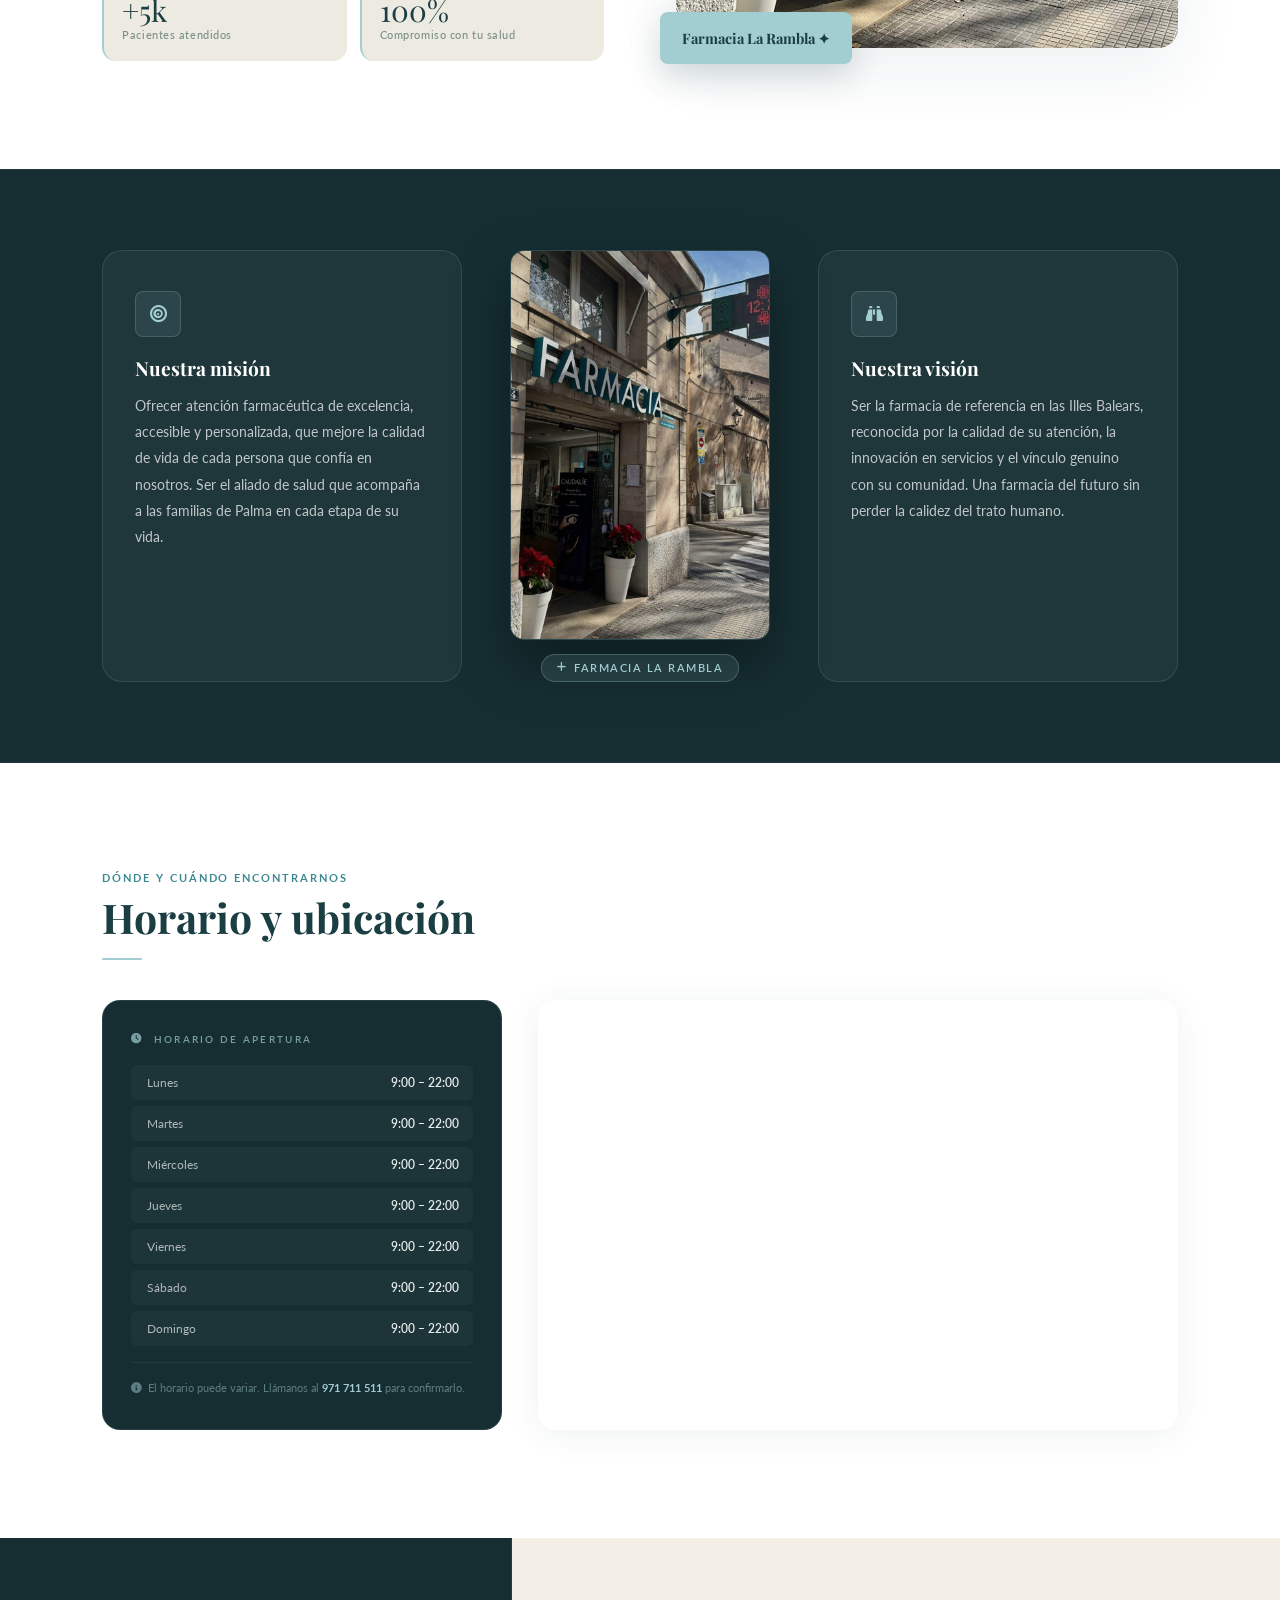
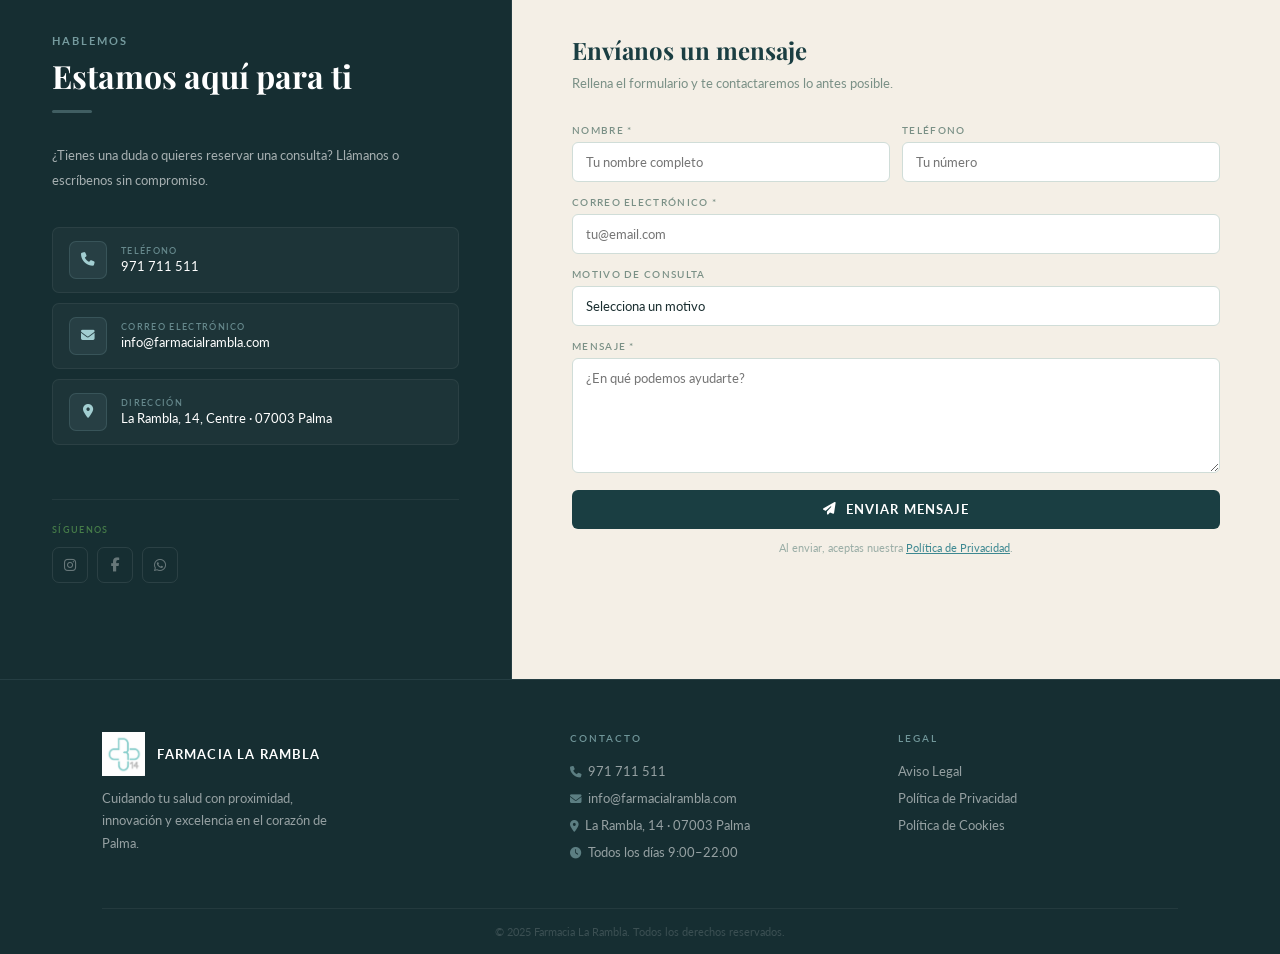
==== commit d3563c04: "Muevo HTML a la raíz para que index.html sea accesible" ====
--- a/index.html
+++ b/index.html
@@ -4,7 +4,7 @@
   <meta charset="UTF-8"/>
   <meta name="viewport" content="width=device-width, initial-scale=1.0"/>
   <title>Farmacia La Rambla · Palma de Mallorca</title>
-  <link href="https://fonts.googleapis.com/css2?family=Lora:ital,wght@0,400;0,500;0,600;1,400&family=Playfair+Display:wght@400;700&family=Lato:ital,wght@0,300;0,400;0,700;1,300;1,400&display=swap" rel="stylesheet"/>
+  <link href="https://fonts.googleapis.com/css2?family=Cormorant+Garamond:ital,wght@0,300;0,400;0,600;1,300;1,400&family=Lora:ital,wght@0,400;0,500;0,600;1,400&family=Playfair+Display:wght@400;700&family=Lato:ital,wght@0,300;0,400;0,700;1,300;1,400&display=swap" rel="stylesheet"/>
   <link rel="stylesheet" href="https://cdnjs.cloudflare.com/ajax/libs/font-awesome/6.5.0/css/all.min.css"/>
   <link rel="stylesheet" href="style.css"/>
   <script src="cookie-banner.js" defer></script>
@@ -15,11 +15,8 @@
 <!-- NAVBAR -->
 <nav id="navbar">
   <a href="index.html" class="nav-logo">
-    <div class="cruz">+</div>
-    <div class="nav-logo-text">
-      <span class="brand-name">Farmacia La Rambla</span>
-      <span class="brand-sub">Palma de Mallorca</span>
-    </div>
+    <img src="Logo.png" alt="Farmacia La Rambla" class="nav-logo-img"/>
+    <span class="nav-brand-name">Farmacia La Rambla</span>
   </a>
   <ul class="nav-links">
     <li><a href="index.html" class="active">Inicio</a></li>
@@ -185,12 +182,9 @@
   <div class="footer-grid">
     <div class="footer-brand">
       <a href="index.html" class="nav-logo">
-        <div class="cruz">+</div>
-        <div class="nav-logo-text">
-          <span class="brand-name">Farmacia La Rambla</span>
-          <span class="brand-sub">Palma de Mallorca</span>
-        </div>
-      </a>
+    <img src="Logo.png" alt="Farmacia La Rambla" class="nav-logo-img"/>
+    <span class="nav-brand-name">Farmacia La Rambla</span>
+  </a>
       <p>Cuidando tu salud con proximidad, innovación y excelencia en el corazón de Palma.</p>
     </div>
     <div class="footer-col">
--- a/style.css
+++ b/style.css
@@ -3,16 +3,16 @@
    ═══════════════════════════════════════════════ */
 
 :root {
-  --verde:       #1a4535;
-  --verde-medio: #2b6349;
-  --verde-claro: #4a9070;
-  --lima:        #6fc05c;
+  --verde:       #1a3e42;
+  --verde-medio: #235e64;
+  --verde-claro: #3d8891;
+  --lima:        #a2ced1;
   --crema:       #f4efe6;
   --blanco:      #ffffff;
   --gris:        #edeae2;
-  --texto:       #1a2e25;
-  --sombra:      rgba(26, 69, 53, 0.07);
-  --nav-bg:      #182e22;   /* lightened from #0d1c12 */
+  --texto:       #1a2e30;
+  --sombra:      rgba(26, 62, 66, 0.07);
+  --nav-bg:      #162e32;   /* lightened from #0d1c12 */
 }
 
 * { margin: 0; padding: 0; box-sizing: border-box; }
@@ -30,24 +30,24 @@
   display: flex; align-items: center; justify-content: space-between;
   padding: 0 4.5%; height: 66px;
   background: var(--nav-bg);
-  border-bottom: 1px solid rgba(111, 192, 92, 0.18);
+  border-bottom: 1px solid rgba(162, 206, 209, 0.18);
   transition: background 0.35s, box-shadow 0.35s;
 }
 nav.scrolled {
-  background: rgba(18, 38, 28, 0.98);
+  background: rgba(18, 32, 34, 0.98);
   backdrop-filter: blur(18px);
-  box-shadow: 0 1px 0 rgba(111, 192, 92, 0.12), 0 8px 40px rgba(0, 0, 0, 0.28);
+  box-shadow: 0 1px 0 rgba(162, 206, 209, 0.12), 0 8px 40px rgba(0, 0, 0, 0.28);
 }
 
 .nav-logo { display: flex; align-items: center; gap: 12px; text-decoration: none; }
 .nav-logo .cruz {
   width: 31px; height: 31px;
-  border: 1.5px solid rgba(111, 192, 92, 0.65); border-radius: 6px;
+  border: 1.5px solid rgba(162, 206, 209, 0.65); border-radius: 6px;
   display: flex; align-items: center; justify-content: center;
   font-size: 15px; color: var(--lima); font-weight: 700;
   transition: background 0.2s, border-color 0.2s;
 }
-.nav-logo:hover .cruz { background: rgba(111, 192, 92, 0.1); border-color: var(--lima); }
+.nav-logo:hover .cruz { background: rgba(162, 206, 209, 0.1); border-color: var(--lima); }
 .nav-logo-text { display: flex; flex-direction: column; line-height: 1; }
 .nav-logo-text .brand-name {
   font-family: 'Lato', sans-serif; font-size: 0.82rem;
@@ -55,8 +55,20 @@
 }
 .nav-logo-text .brand-sub {
   font-size: 0.58rem; letter-spacing: 0.22em; text-transform: uppercase;
-  color: rgba(111, 192, 92, 0.6); margin-top: 3px; font-weight: 500;
-}
+  color: rgba(162, 206, 209, 0.6); margin-top: 3px; font-weight: 500;
+}
+
+.nav-logo-img { height: 44px; width: auto; display: block; }
+.nav-brand-name {
+  font-family: 'Lato', sans-serif;
+  font-size: 0.85rem;
+  font-weight: 600;
+  letter-spacing: 0.07em;
+  text-transform: uppercase;
+  color: var(--blanco);
+  white-space: nowrap;
+}
+
 .nav-logo > span {
   font-family: 'Lato', sans-serif; font-size: 0.82rem; font-weight: 700;
   letter-spacing: 0.09em; text-transform: uppercase; color: var(--blanco);
@@ -64,7 +76,7 @@
 
 .nav-links { display: flex; gap: 22px; list-style: none; align-items: center; }
 .nav-links a {
-  color: rgba(255, 255, 255, 0.6); text-decoration: none;
+  color: rgba(255, 255, 255, 0.75); text-decoration: none;
   font-size: 0.7rem; font-weight: 700; letter-spacing: 0.08em;
   text-transform: uppercase; transition: color 0.2s;
   position: relative; padding-bottom: 3px;
@@ -80,13 +92,13 @@
 .nav-links a.active::after { width: 100%; }
 
 .nav-cta {
-  background: rgba(111, 192, 92, 0.15) !important; color: var(--lima) !important;
+  background: rgba(162, 206, 209, 0.15) !important; color: var(--lima) !important;
   padding: 6px 16px; border-radius: 4px;
-  border: 1px solid rgba(111, 192, 92, 0.3) !important; font-weight: 600 !important;
+  border: 1px solid rgba(162, 206, 209, 0.3) !important; font-weight: 600 !important;
   transition: background 0.2s !important;
 }
 .nav-cta::after { display: none !important; }
-.nav-cta:hover { background: rgba(111, 192, 92, 0.25) !important; color: var(--lima) !important; }
+.nav-cta:hover { background: rgba(162, 206, 209, 0.25) !important; color: var(--lima) !important; }
 
 /* ── BASE SECTION ────────────────────────────── */
 section { padding: 108px 8%; }
@@ -108,26 +120,26 @@
 }
 .page-header::before {
   content: ''; position: absolute; inset: 0;
-  background: linear-gradient(135deg, rgba(111,192,92,0.06) 0%, transparent 60%);
+  background: linear-gradient(135deg, rgba(162,206,209,0.06) 0%, transparent 60%);
   pointer-events: none;
 }
 .page-header::after {
   content: ''; position: absolute; bottom: 0; left: 8%; right: 8%;
-  height: 1px; background: rgba(111, 192, 92, 0.12);
-}
-.page-header .section-label { color: rgba(111, 192, 92, 0.7); }
+  height: 1px; background: rgba(162, 206, 209, 0.12);
+}
+.page-header .section-label { color: rgba(162, 206, 209, 0.7); }
 .page-header .section-title { color: var(--blanco); font-size: clamp(2.1rem, 4.5vw, 3.2rem); }
-.page-header .divider { background: rgba(111, 192, 92, 0.4); }
+.page-header .divider { background: rgba(162, 206, 209, 0.4); }
 .page-header-sub {
-  color: rgba(255, 255, 255, 0.52); font-size: 0.94rem;
-  max-width: 500px; line-height: 1.85; font-weight: 300;
+  color: rgba(255, 255, 255, 0.72); font-size: 0.94rem;
+  max-width: 500px; line-height: 1.85; font-weight: 400;
 }
 
 /* ── HERO (index.html) ───────────────────────── */
 #inicio {
   min-height: 100vh;
   background:
-    linear-gradient(to bottom right, rgba(12, 30, 19, 0.86) 0%, rgba(6, 22, 13, 0.5) 100%),
+    linear-gradient(to bottom right, rgba(12, 26, 28, 0.86) 0%, rgba(6, 18, 19, 0.5) 100%),
     url('../assets/Showcase.png') center center / cover no-repeat;
   display: flex; flex-direction: column;
   align-items: flex-start; justify-content: center;
@@ -135,13 +147,13 @@
 }
 .hero-badge {
   display: inline-flex; align-items: center; gap: 8px;
-  background: rgba(111, 192, 92, 0.1); border: 1px solid rgba(111, 192, 92, 0.3);
+  background: rgba(162, 206, 209, 0.1); border: 1px solid rgba(162, 206, 209, 0.3);
   color: var(--lima); font-size: 0.64rem; letter-spacing: 0.22em; text-transform: uppercase;
   padding: 5px 14px; border-radius: 20px; margin-bottom: 28px;
 }
 /* ── hero title: Lora — humanista y cálida ── */
 .hero-title {
-  font-family: 'Lora', serif;
+  font-family: 'Cormorant Garamond', serif;
   font-size: clamp(2.6rem, 5.5vw, 4.8rem);
   font-weight: 500;
   color: var(--blanco); line-height: 1.09;
@@ -149,8 +161,8 @@
 }
 .hero-title em { color: var(--lima); font-style: italic; }
 .hero-sub {
-  color: rgba(255, 255, 255, 0.6); font-size: 0.97rem;
-  max-width: 450px; line-height: 1.88; margin-bottom: 44px; font-weight: 300;
+  color: rgba(255, 255, 255, 0.82); font-size: 0.97rem;
+  max-width: 450px; line-height: 1.88; margin-bottom: 44px; font-weight: 400;
 }
 .hero-actions { display: flex; gap: 14px; align-items: center; flex-wrap: wrap; }
 .btn-primary {
@@ -159,7 +171,7 @@
   text-decoration: none; letter-spacing: 0.06em; text-transform: uppercase;
   transition: background 0.2s, transform 0.2s, box-shadow 0.2s;
 }
-.btn-primary:hover { background: #7fd46b; transform: translateY(-2px); box-shadow: 0 8px 24px rgba(111,192,92,0.3); }
+.btn-primary:hover { background: #8bbec2; transform: translateY(-2px); box-shadow: 0 8px 24px rgba(162,206,209,0.3); }
 .btn-phone {
   color: rgba(255,255,255,0.75); text-decoration: none;
   display: flex; align-items: center; gap: 9px;
@@ -184,7 +196,7 @@
   background: var(--blanco);
   display: grid; grid-template-columns: 1fr 1fr; gap: 72px; align-items: center;
 }
-.quienes-text p { color: #4d6059; line-height: 1.94; font-size: 0.9rem; font-weight: 300; margin-bottom: 16px; }
+.quienes-text p { color: #374d47; line-height: 1.94; font-size: 0.9rem; font-weight: 400; margin-bottom: 16px; }
 .quienes-stats { display: grid; grid-template-columns: 1fr 1fr; gap: 13px; margin-top: 40px; }
 .stat-box {
   background: var(--gris); padding: 20px 18px; border-radius: 14px;
@@ -200,7 +212,7 @@
   position: absolute; bottom: -16px; left: -16px;
   background: var(--lima); color: var(--verde); padding: 16px 22px; border-radius: 8px;
   font-family: 'Playfair Display', serif; font-size: 0.9rem; font-weight: 700;
-  box-shadow: 0 12px 32px rgba(26, 69, 53, 0.18);
+  box-shadow: 0 12px 32px rgba(26, 62, 66, 0.18);
 }
 
 /* ── MISIÓN / VISIÓN ─────────────────────────── */
@@ -211,19 +223,19 @@
   grid-template-columns: 1fr 260px 1fr;
   gap: 48px;
   align-items: center;
-  border-top: 1px solid rgba(111, 192, 92, 0.08);
-  border-bottom: 1px solid rgba(111, 192, 92, 0.08);
+  border-top: 1px solid rgba(162, 206, 209, 0.08);
+  border-bottom: 1px solid rgba(162, 206, 209, 0.08);
 }
 .mv-card {
   background: rgba(255, 255, 255, 0.04);
-  border: 1px solid rgba(111, 192, 92, 0.14);
+  border: 1px solid rgba(162, 206, 209, 0.14);
   border-radius: 20px; padding: 40px 32px;
   display: flex; flex-direction: column; height: 100%;
 }
 .mv-icon {
   width: 46px; height: 46px;
-  background: rgba(111, 192, 92, 0.1);
-  border: 1px solid rgba(111, 192, 92, 0.22);
+  background: rgba(162, 206, 209, 0.1);
+  border: 1px solid rgba(162, 206, 209, 0.22);
   border-radius: 8px;
   display: flex; align-items: center; justify-content: center;
   color: var(--lima); font-size: 1.05rem; margin-bottom: 18px; flex-shrink: 0;
@@ -232,7 +244,7 @@
   font-family: 'Playfair Display', serif;
   font-size: 1.2rem; color: var(--blanco); margin-bottom: 12px;
 }
-.mv-card p { color: rgba(255, 255, 255, 0.5); font-size: 0.86rem; line-height: 1.9; font-weight: 300; }
+.mv-card p { color: rgba(255, 255, 255, 0.72); font-size: 0.86rem; line-height: 1.9; font-weight: 400; }
 
 /* Mission/Vision center image column */
 .mv-center-col {
@@ -240,7 +252,7 @@
 }
 .mv-img-frame {
   width: 100%; aspect-ratio: 2/3; border-radius: 14px; overflow: hidden;
-  border: 1px solid rgba(111, 192, 92, 0.16);
+  border: 1px solid rgba(162, 206, 209, 0.16);
   box-shadow: 0 24px 56px rgba(0, 0, 0, 0.38);
 }
 .mv-img-frame img {
@@ -248,8 +260,8 @@
   filter: brightness(0.88) saturate(0.85);
 }
 .mv-img-badge {
-  background: rgba(111, 192, 92, 0.12);
-  border: 1px solid rgba(111, 192, 92, 0.26);
+  background: rgba(162, 206, 209, 0.12);
+  border: 1px solid rgba(162, 206, 209, 0.26);
   color: var(--lima); padding: 7px 15px; border-radius: 20px;
   font-size: 0.66rem; font-weight: 600; letter-spacing: 0.14em;
   text-transform: uppercase; display: flex; align-items: center; gap: 7px;
@@ -262,11 +274,11 @@
 .hm-inner { display: grid; grid-template-columns: 1fr 1.6fr; gap: 36px; align-items: stretch; }
 .horario-block {
   background: var(--nav-bg); border-radius: 18px; padding: 32px 28px;
-  display: flex; flex-direction: column; border: 1px solid rgba(111, 192, 92, 0.12);
+  display: flex; flex-direction: column; border: 1px solid rgba(162, 206, 209, 0.12);
 }
 .horario-block-title {
   font-size: 0.65rem; letter-spacing: 0.22em; text-transform: uppercase;
-  color: rgba(111, 192, 92, 0.7); margin-bottom: 20px;
+  color: rgba(162, 206, 209, 0.7); margin-bottom: 20px;
   display: flex; align-items: center; gap: 10px; font-weight: 600;
 }
 .horario-rows { display: flex; flex-direction: column; gap: 6px; flex: 1; }
@@ -275,37 +287,37 @@
   padding: 10px 14px; border-radius: 6px; border-left: 2px solid transparent;
   transition: border-color 0.2s, background 0.2s; background: rgba(255,255,255,0.03);
 }
-.hr-row:hover { border-left-color: var(--lima); background: rgba(111,192,92,0.05); }
-.hr-dia { font-size: 0.76rem; color: rgba(255,255,255,0.5); font-weight: 400; }
+.hr-row:hover { border-left-color: var(--lima); background: rgba(162,206,209,0.05); }
+.hr-dia { font-size: 0.76rem; color: rgba(255,255,255,0.65); font-weight: 400; }
 .hr-hora { font-size: 0.78rem; color: rgba(255,255,255,0.9); font-weight: 600; }
 .hr-row.cerrado .hr-hora { color: rgba(255,255,255,0.25); font-weight: 400; font-style: italic; }
 .horario-note {
-  font-size: 0.68rem; color: rgba(111,192,92,0.5); margin-top: 16px;
+  font-size: 0.68rem; color: rgba(162,206,209,0.5); margin-top: 16px;
   line-height: 1.65; padding-top: 16px; border-top: 1px solid rgba(255,255,255,0.06);
 }
 .mapa-block { border-radius: 18px; overflow: hidden; box-shadow: 0 4px 32px var(--sombra); min-height: 360px; }
 .mapa-block iframe { width: 100%; height: 100%; min-height: 360px; border: 0; display: block; }
 
 /* ── EQUIPO ──────────────────────────────────── */
-.equipo-intro { color: #4d6059; font-size: 0.9rem; line-height: 1.92; font-weight: 300; max-width: 640px; margin-bottom: 48px; }
+.equipo-intro { color: #4d6059; font-size: 0.9rem; line-height: 1.92; font-weight: 400; max-width: 640px; margin-bottom: 48px; }
 .equipo-grid { display: grid; grid-template-columns: repeat(2, 1fr); gap: 24px; }
 .miembro-card {
   background: var(--gris); border-radius: 20px; overflow: hidden;
   display: grid; grid-template-columns: 180px 1fr;
   box-shadow: 0 2px 14px var(--sombra); transition: transform 0.3s, box-shadow 0.3s;
 }
-.miembro-card:hover { transform: translateY(-4px); box-shadow: 0 14px 44px rgba(26,69,53,0.1); }
+.miembro-card:hover { transform: translateY(-4px); box-shadow: 0 14px 44px rgba(26,62,66,0.1); }
 .miembro-foto {
   background: var(--nav-bg);
   display: flex; align-items: center; justify-content: center; min-height: 240px; overflow: hidden;
 }
 .miembro-foto img { width: 100%; height: 100%; object-fit: cover; }
-.miembro-foto .ph { font-size: 3.5rem; color: rgba(111,192,92,0.15); }
+.miembro-foto .ph { font-size: 3.5rem; color: rgba(162,206,209,0.15); }
 .miembro-info { padding: 24px 20px; display: flex; flex-direction: column; justify-content: center; }
 .miembro-role { font-size: 0.58rem; letter-spacing: 0.2em; text-transform: uppercase; color: var(--verde-claro); font-weight: 600; margin-bottom: 4px; }
 .miembro-nombre { font-family: 'Playfair Display', serif; font-size: 1.12rem; color: var(--verde); margin-bottom: 6px; }
 .miembro-titulo { font-size: 0.68rem; color: rgba(255,255,255,0.85); background: var(--verde); display: inline-block; padding: 3px 10px; border-radius: 20px; margin-bottom: 11px; font-weight: 500; }
-.miembro-desc { font-size: 0.77rem; color: #5a7268; line-height: 1.78; font-weight: 300; margin-bottom: 13px; }
+.miembro-desc { font-size: 0.77rem; color: #445e56; line-height: 1.78; font-weight: 400; margin-bottom: 13px; }
 .miembro-tags { display: flex; flex-wrap: wrap; gap: 5px; }
 .mtag { background: var(--blanco); color: var(--verde); font-size: 0.63rem; padding: 3px 9px; border-radius: 20px; font-weight: 500; border: 1px solid #d0e0d8; }
 
@@ -321,14 +333,14 @@
 .equipo-hero-img {
   border-radius: 12px; overflow: hidden;
   aspect-ratio: 4/3;
-  box-shadow: 0 16px 52px rgba(26, 69, 53, 0.13);
-  border: 1px solid rgba(26, 69, 53, 0.07);
+  box-shadow: 0 16px 52px rgba(26, 62, 66, 0.13);
+  border: 1px solid rgba(26, 62, 66, 0.07);
 }
 .equipo-hero-img img { width: 100%; height: 100%; object-fit: cover; display: block; }
 .equipo-team2-wrap {
   margin-top: 52px; border-radius: 12px; overflow: hidden;
   max-height: 360px;
-  box-shadow: 0 8px 32px rgba(26, 69, 53, 0.10);
+  box-shadow: 0 8px 32px rgba(26, 62, 66, 0.10);
 }
 .equipo-team2-wrap img {
   width: 100%; max-height: 360px;
@@ -337,7 +349,7 @@
 }
 
 /* ── SERVICIOS ───────────────────────────────── */
-.servicios-intro { color: #4d6059; font-size: 0.9rem; line-height: 1.92; font-weight: 300; max-width: 640px; margin-bottom: 48px; }
+.servicios-intro { color: #4d6059; font-size: 0.9rem; line-height: 1.92; font-weight: 400; max-width: 640px; margin-bottom: 48px; }
 .servicios-grid { display: grid; grid-template-columns: repeat(3, 1fr); gap: 18px; }
 
 /* "Flyers" / Service cards — taller and more spacious */
@@ -351,16 +363,16 @@
 }
 .servicio-card:hover {
   transform: translateY(-5px);
-  box-shadow: 0 14px 44px rgba(26, 69, 53, 0.09);
+  box-shadow: 0 14px 44px rgba(26, 62, 66, 0.09);
   border-bottom-color: var(--lima);
 }
 .servicio-icon {
-  width: 50px; height: 50px; background: rgba(111, 192, 92, 0.09);
+  width: 50px; height: 50px; background: rgba(162, 206, 209, 0.09);
   border-radius: 8px; display: flex; align-items: center; justify-content: center;
   margin-bottom: 20px; font-size: 1.2rem; color: var(--verde-medio);
 }
 .servicio-card h3 { font-family: 'Playfair Display', serif; font-size: 1rem; color: var(--verde); margin-bottom: 10px; }
-.servicio-card p { font-size: 0.8rem; color: #6a8070; line-height: 1.82; font-weight: 300; flex: 1; }
+.servicio-card p { font-size: 0.8rem; color: #4e6560; line-height: 1.82; font-weight: 400; flex: 1; }
 
 .extras-titulo { font-family: 'Playfair Display', serif; font-size: 1.4rem; color: var(--verde); margin: 60px 0 22px; }
 .extras-grid { display: grid; grid-template-columns: repeat(2, 1fr); gap: 16px; }
@@ -372,7 +384,7 @@
 .extra-card:hover { border-color: var(--lima); box-shadow: 0 8px 24px var(--sombra); }
 .extra-icon { width: 44px; height: 44px; background: var(--verde); border-radius: 7px; flex-shrink: 0; display: flex; align-items: center; justify-content: center; color: var(--lima); font-size: 0.88rem; }
 .extra-card h4 { font-family: 'Playfair Display', serif; font-size: 0.92rem; color: var(--verde); margin-bottom: 5px; }
-.extra-card p { font-size: 0.78rem; color: #6a8070; line-height: 1.75; font-weight: 300; }
+.extra-card p { font-size: 0.78rem; color: #4e6560; line-height: 1.75; font-weight: 400; }
 
 /* ── VALORES ─────────────────────────────────── */
 
@@ -392,8 +404,8 @@
 /* Valores section — light background, consistent with other pages */
 .valores-section { background: var(--crema); padding: 80px 8%; }
 .valores-sub {
-  color: #4d6059; font-size: 0.88rem; max-width: 540px; line-height: 1.9;
-  font-weight: 300; margin-bottom: 48px;
+  color: #3d5550; font-size: 0.88rem; max-width: 540px; line-height: 1.9;
+  font-weight: 400; margin-bottom: 48px;
 }
 
 .valores-grid { display: grid; grid-template-columns: repeat(5, 1fr); gap: 18px; }
@@ -416,7 +428,7 @@
 .flip-front {
   background: var(--blanco);
   border: 1.5px solid #d0ddd7;
-  box-shadow: 0 3px 16px rgba(26, 69, 53, 0.06);
+  box-shadow: 0 3px 16px rgba(26, 62, 66, 0.06);
 }
 .flip-front i { font-size: 1.8rem; color: var(--verde-claro); margin-bottom: 14px; }
 .flip-front h3 { font-family: 'Lora', serif; font-weight: 500; color: var(--verde); font-size: 1rem; }
@@ -430,12 +442,12 @@
 #contacto { padding: 0; display: grid; grid-template-columns: 1fr 1.5fr; }
 .contacto-info-panel {
   background: var(--nav-bg); padding: 96px 52px;
-  display: flex; flex-direction: column; border-right: 1px solid rgba(111,192,92,0.1);
-}
-.contacto-info-panel .section-label { color: rgba(111, 192, 92, 0.68); }
+  display: flex; flex-direction: column; border-right: 1px solid rgba(162,206,209,0.1);
+}
+.contacto-info-panel .section-label { color: rgba(162, 206, 209, 0.68); }
 .contacto-info-panel .section-title { color: var(--blanco); font-size: clamp(1.65rem, 2.5vw, 2.3rem); }
-.contacto-info-panel .divider { background: rgba(111, 192, 92, 0.3); }
-.contacto-desc { color: rgba(255, 255, 255, 0.45); font-size: 0.84rem; line-height: 1.86; font-weight: 300; margin-bottom: 34px; }
+.contacto-info-panel .divider { background: rgba(162, 206, 209, 0.3); }
+.contacto-desc { color: rgba(255, 255, 255, 0.62); font-size: 0.84rem; line-height: 1.86; font-weight: 400; margin-bottom: 34px; }
 .contacto-items { display: flex; flex-direction: column; gap: 10px; margin-bottom: 30px; }
 .contacto-item {
   display: flex; align-items: center; gap: 14px; text-decoration: none;
@@ -443,14 +455,14 @@
   border: 1px solid rgba(255, 255, 255, 0.06); border-radius: 7px;
   transition: background 0.2s, transform 0.2s;
 }
-.contacto-item:hover { background: rgba(111, 192, 92, 0.08); transform: translateX(4px); }
+.contacto-item:hover { background: rgba(162, 206, 209, 0.08); transform: translateX(4px); }
 .contacto-item .icon {
-  width: 38px; height: 38px; background: rgba(111, 192, 92, 0.08);
-  border: 1px solid rgba(111, 192, 92, 0.14); border-radius: 7px;
+  width: 38px; height: 38px; background: rgba(162, 206, 209, 0.08);
+  border: 1px solid rgba(162, 206, 209, 0.14); border-radius: 7px;
   display: flex; align-items: center; justify-content: center;
   color: var(--lima); font-size: 0.85rem; flex-shrink: 0;
 }
-.ci-label { font-size: 0.59rem; text-transform: uppercase; letter-spacing: 0.14em; color: rgba(111, 192, 92, 0.55); font-weight: 600; margin-bottom: 2px; }
+.ci-label { font-size: 0.59rem; text-transform: uppercase; letter-spacing: 0.14em; color: rgba(162, 206, 209, 0.55); font-weight: 600; margin-bottom: 2px; }
 .ci-value { font-size: 0.83rem; color: var(--blanco); font-weight: 400; }
 .sep-line { width: 100%; height: 1px; background: rgba(255, 255, 255, 0.06); margin: 24px 0; }
 .social-row { display: flex; gap: 9px; }
@@ -460,11 +472,11 @@
   color: rgba(255, 255, 255, 0.35); text-decoration: none;
   font-size: 0.88rem; transition: background 0.2s, color 0.2s;
 }
-.social-btn:hover { background: rgba(111, 192, 92, 0.12); color: var(--lima); }
+.social-btn:hover { background: rgba(162, 206, 209, 0.12); color: var(--lima); }
 
 .contacto-form-panel { background: var(--crema); padding: 96px 60px; }
 .contacto-form-panel h3 { font-family: 'Playfair Display', serif; font-size: 1.5rem; color: var(--verde); margin-bottom: 6px; }
-.form-sub { color: #7a9086; font-size: 0.82rem; line-height: 1.8; font-weight: 300; margin-bottom: 28px; }
+.form-sub { color: #7a9086; font-size: 0.82rem; line-height: 1.8; font-weight: 400; margin-bottom: 28px; }
 .form-group { margin-bottom: 14px; }
 .form-group label { display: block; font-size: 0.63rem; text-transform: uppercase; letter-spacing: 0.13em; color: #7a9086; margin-bottom: 6px; font-weight: 600; }
 .form-group input,
@@ -489,32 +501,32 @@
   letter-spacing: 0.08em; text-transform: uppercase;
 }
 .btn-submit:hover { background: var(--verde-medio); transform: translateY(-1px); }
-.form-nota { font-size: 0.69rem; color: #9aada6; text-align: center; margin-top: 10px; line-height: 1.6; font-weight: 300; }
+.form-nota { font-size: 0.69rem; color: #9aada6; text-align: center; margin-top: 10px; line-height: 1.6; font-weight: 400; }
 
 /* ── FOOTER ──────────────────────────────────── */
-footer { background: var(--nav-bg); padding: 52px 8% 0; border-top: 1px solid rgba(111,192,92,0.1); }
+footer { background: var(--nav-bg); padding: 52px 8% 0; border-top: 1px solid rgba(162,206,209,0.1); }
 .footer-grid {
   display: grid; grid-template-columns: 1.5fr 1fr 1fr; gap: 48px;
   padding-bottom: 40px; border-bottom: 1px solid rgba(255, 255, 255, 0.06);
 }
-.footer-brand p { color: rgba(255, 255, 255, 0.35); font-size: 0.79rem; line-height: 1.8; font-weight: 300; max-width: 250px; margin-top: 12px; }
-.footer-col h4 { color: rgba(111, 192, 92, 0.65); font-size: 0.63rem; letter-spacing: 0.2em; text-transform: uppercase; margin-bottom: 16px; font-weight: 600; }
+.footer-brand p { color: rgba(255, 255, 255, 0.55); font-size: 0.79rem; line-height: 1.8; font-weight: 400; max-width: 250px; margin-top: 12px; }
+.footer-col h4 { color: rgba(162, 206, 209, 0.65); font-size: 0.63rem; letter-spacing: 0.2em; text-transform: uppercase; margin-bottom: 16px; font-weight: 600; }
 .footer-col ul { list-style: none; }
 .footer-col ul li { margin-bottom: 8px; }
 .footer-col ul li a,
-.footer-col ul li span { color: rgba(255, 255, 255, 0.38); text-decoration: none; font-size: 0.79rem; font-weight: 300; transition: color 0.2s; }
-.footer-col ul li a:hover { color: rgba(111, 192, 92, 0.8); }
+.footer-col ul li span { color: rgba(255, 255, 255, 0.55); text-decoration: none; font-size: 0.79rem; font-weight: 400; transition: color 0.2s; }
+.footer-col ul li a:hover { color: rgba(162, 206, 209, 0.8); }
 .footer-bottom { padding: 16px 0; text-align: center; color: rgba(255, 255, 255, 0.16); font-size: 0.7rem; }
 
 /* ── CHATBOT (ayuda.html) ────────────────────── */
 .chat-container { max-width: 720px; margin: 0 auto; }
 .chat-disclaimer {
-  background: rgba(111, 192, 92, 0.08); border: 1px solid rgba(111, 192, 92, 0.2);
+  background: rgba(162, 206, 209, 0.08); border: 1px solid rgba(162, 206, 209, 0.2);
   border-radius: 10px; padding: 18px 22px; margin-bottom: 26px;
   display: flex; gap: 13px; align-items: flex-start;
 }
 .chat-disclaimer i { color: var(--lima); font-size: 0.95rem; margin-top: 2px; flex-shrink: 0; }
-.chat-disclaimer p { font-size: 0.83rem; color: #4d6059; line-height: 1.75; font-weight: 300; }
+.chat-disclaimer p { font-size: 0.83rem; color: #4d6059; line-height: 1.75; font-weight: 400; }
 .chat-window {
   background: var(--blanco); border-radius: 12px;
   border: 1.5px solid #dde8e3; overflow: hidden; box-shadow: 0 4px 24px var(--sombra);
@@ -522,7 +534,7 @@
 .chat-header {
   background: var(--nav-bg); padding: 14px 20px;
   display: flex; align-items: center; gap: 11px;
-  border-bottom: 1px solid rgba(111,192,92,0.12);
+  border-bottom: 1px solid rgba(162,206,209,0.12);
 }
 .chat-header-dot { width: 8px; height: 8px; border-radius: 50%; background: var(--lima); }
 .chat-header-title { font-size: 0.78rem; font-weight: 600; color: var(--blanco); letter-spacing: 0.04em; }
@@ -540,7 +552,7 @@
   justify-content: center; font-size: 0.75rem; color: var(--lima);
 }
 .msg.user .msg-avatar { background: var(--lima); color: var(--verde); }
-.msg-bubble { max-width: 75%; padding: 10px 14px; border-radius: 11px; font-size: 0.82rem; line-height: 1.65; font-weight: 300; }
+.msg-bubble { max-width: 75%; padding: 10px 14px; border-radius: 11px; font-size: 0.82rem; line-height: 1.65; font-weight: 400; }
 .msg.bot .msg-bubble { background: var(--gris); color: var(--texto); border-bottom-left-radius: 3px; }
 .msg.user .msg-bubble { background: var(--verde); color: var(--blanco); border-bottom-right-radius: 3px; }
 .chat-quick { padding: 12px 18px; border-top: 1px solid var(--gris); display: flex; flex-wrap: wrap; gap: 7px; }
@@ -549,7 +561,7 @@
   padding: 6px 13px; font-size: 0.72rem; font-family: 'Lato', sans-serif;
   color: var(--verde); cursor: pointer; transition: background 0.2s, border-color 0.2s; font-weight: 500;
 }
-.quick-btn:hover { background: rgba(111,192,92,0.08); border-color: var(--lima); }
+.quick-btn:hover { background: rgba(162,206,209,0.08); border-color: var(--lima); }
 .chat-input-row { padding: 13px 18px; border-top: 1px solid var(--gris); display: flex; gap: 9px; align-items: center; }
 .chat-input {
   flex: 1; padding: 10px 13px; border: 1.5px solid #d0ddd8; border-radius: 6px;
@@ -565,7 +577,7 @@
 .chat-send:hover { background: var(--verde-medio); }
 
 /* ── CONSEJOS ────────────────────────────────── */
-.consejos-intro { color: #4d6059; font-size: 0.9rem; line-height: 1.92; font-weight: 300; max-width: 620px; margin-bottom: 44px; }
+.consejos-intro { color: #3d5550; font-size: 0.9rem; line-height: 1.92; font-weight: 400; max-width: 620px; margin-bottom: 44px; }
 .consejos-grid { display: grid; grid-template-columns: repeat(3, 1fr); gap: 20px; }
 
 /* Consejo cards — taller for better presence */
@@ -576,7 +588,7 @@
   box-shadow: 0 2px 10px var(--sombra); display: flex; flex-direction: column;
 }
 .consejo-card:hover {
-  transform: translateY(-4px); box-shadow: 0 12px 36px rgba(26,69,53,0.1); border-color: var(--lima);
+  transform: translateY(-4px); box-shadow: 0 12px 36px rgba(26,62,66,0.1); border-color: var(--lima);
 }
 .consejo-card-top { padding: 24px 22px 14px; display: flex; align-items: flex-start; gap: 14px; }
 .consejo-icon-wrap {
@@ -586,13 +598,13 @@
 .consejo-title { font-family: 'Playfair Display', serif; font-size: 1.05rem; color: var(--verde); margin-bottom: 3px; }
 .consejo-tag { font-size: 0.61rem; letter-spacing: 0.14em; text-transform: uppercase; color: var(--verde-claro); font-weight: 600; }
 .consejo-body { padding: 0 22px 22px; flex: 1; display: flex; flex-direction: column; justify-content: flex-end; }
-.consejo-desc { font-size: 0.79rem; color: #5a7268; line-height: 1.78; font-weight: 300; margin-bottom: 14px; flex: 1; }
+.consejo-desc { font-size: 0.79rem; color: #445e56; line-height: 1.78; font-weight: 400; margin-bottom: 14px; flex: 1; }
 .consejo-rec { display: flex; align-items: center; gap: 10px; background: var(--gris); border-radius: 7px; padding: 11px 13px; }
 .consejo-rec i { color: var(--lima); font-size: 0.8rem; flex-shrink: 0; }
 .consejo-rec span { font-size: 0.76rem; color: var(--verde); font-weight: 600; }
 
 /* ── FOOTER ICONS ────────────────────────────── */
-.footer-icon { color: rgba(111, 192, 92, 0.5); margin-right: 6px; font-size: 0.72rem; }
+.footer-icon { color: rgba(162, 206, 209, 0.5); margin-right: 6px; font-size: 0.72rem; }
 
 /* ── SCROLL ANIMATIONS ───────────────────────── */
 .sa-hidden {
@@ -607,7 +619,7 @@
 #cookie-banner {
   position: fixed; bottom: 0; left: 0; right: 0; z-index: 9999;
   background: var(--nav-bg);
-  border-top: 1px solid rgba(111, 192, 92, 0.18);
+  border-top: 1px solid rgba(162, 206, 209, 0.18);
   padding: 20px 8%;
   transform: translateY(100%);
   transition: transform 0.4s cubic-bezier(0.22, 0.61, 0.36, 1);
@@ -621,8 +633,8 @@
 .cb-icon { color: var(--lima); font-size: 1.5rem; flex-shrink: 0; }
 .cb-text { flex: 1; min-width: 220px; }
 .cb-text strong { color: var(--blanco); font-size: 0.82rem; font-weight: 600; letter-spacing: 0.04em; display: block; margin-bottom: 3px; }
-.cb-text p { color: rgba(255, 255, 255, 0.45); font-size: 0.76rem; line-height: 1.65; font-weight: 300; }
-.cb-text a { color: rgba(111, 192, 92, 0.75); text-decoration: underline; }
+.cb-text p { color: rgba(255, 255, 255, 0.68); font-size: 0.76rem; line-height: 1.65; font-weight: 400; }
+.cb-text a { color: rgba(162, 206, 209, 0.75); text-decoration: underline; }
 .cb-text a:hover { color: var(--lima); }
 .cb-actions { display: flex; gap: 10px; flex-shrink: 0; }
 .cb-btn {
@@ -632,7 +644,7 @@
 }
 .cb-btn:hover { transform: translateY(-1px); }
 .cb-btn-primary { background: var(--lima); color: var(--verde); }
-.cb-btn-primary:hover { background: #7fd46b; }
+.cb-btn-primary:hover { background: #8bbec2; }
 .cb-btn-secondary {
   background: transparent; color: rgba(255, 255, 255, 0.55);
   border-color: rgba(255, 255, 255, 0.14);
